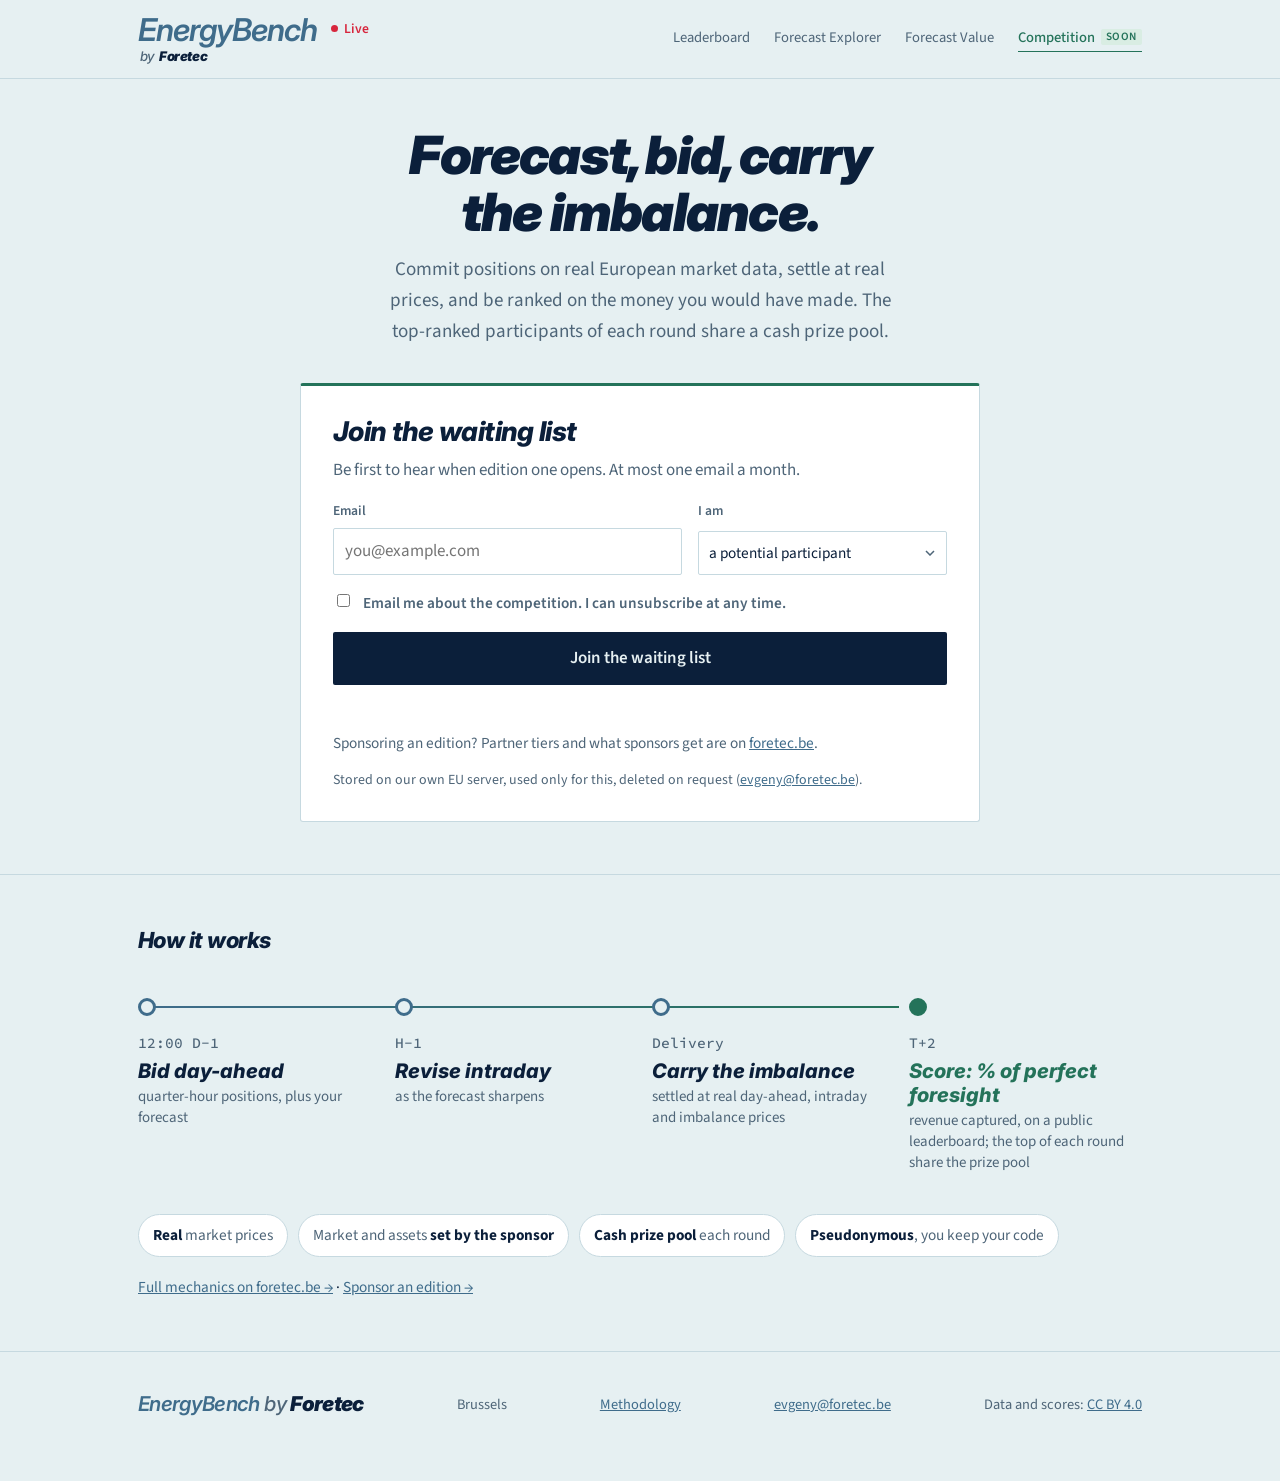
==== foretec_live/web/compete.html @ 0532d7dd "Competition page: organisation field for potential sponsors (shown and required for them, validated " ====
<!doctype html>
<html lang="en">
<head>
<meta charset="utf-8">
<meta name="viewport" content="width=device-width, initial-scale=1">
<title>Bidding Competition · Foretec Energy Bench</title>
<meta name="description" content="A live bidding competition on real European power market data: commit day-ahead before the gate, revise in intraday, carry the imbalance, and be ranked on the money you would have made. Join the waiting list. The top-ranked participants of each round share a cash prize pool.">
<meta name="theme-color" content="#E6F0F2" media="(prefers-color-scheme: light)">
<meta name="theme-color" content="#0B1F3A" media="(prefers-color-scheme: dark)">
<link rel="canonical" href="https://energybench.foretec.co/compete.html">
<meta property="og:type" content="website">
<meta property="og:site_name" content="Foretec">
<meta property="og:title" content="Foretec bidding competition: forecast, bid, carry the imbalance">
<meta property="og:description" content="Live editions on real European electricity market data, scored on the share of perfect-foresight revenue captured. Join the waiting list for edition one.">
<link rel="icon" href="favicon.svg" type="image/svg+xml">
<link rel="preconnect" href="https://fonts.googleapis.com">
<link rel="preconnect" href="https://fonts.gstatic.com" crossorigin>
<link rel="stylesheet" href="https://fonts.googleapis.com/css2?family=Source+Sans+3:ital,wght@0,400..700;1,400&family=Source+Serif+4:opsz,wght@8..60,300..700&family=Source+Code+Pro:wght@400&family=Inter:ital,wght@0,600..800;1,500..900&display=swap">
<link rel="stylesheet" href="https://fonts.googleapis.com/css2?family=Archivo:wdth,wght@125,800&text=LIVE&display=swap">
<link rel="stylesheet" href="https://fonts.googleapis.com/css2?family=Jost:wght@500&text=0123456789&display=swap">
<link rel="stylesheet" href="style.css">
</head>
<body data-page="compete">
<header class="top">
  <div class="wrap top-in">
    <div class="brand">
      <a href="./" class="lockup" aria-label="EnergyBench by Foretec: leaderboard">
        <span class="product">EnergyBench</span>
        <span class="by">by <b>Foretec</b></span>
      </a>
      <span class="onair" role="img" aria-label="Live"><i aria-hidden="true"></i>Live</span>
    </div>
    <nav class="top-nav" aria-label="Pages">
      <a href="./">Leaderboard</a>
      <a href="explorer.html">Forecast Explorer</a>
      <a href="value.html">Forecast Value</a>
      <a href="compete.html" class="beta on" aria-current="page">Competition<span class="beta-tag">soon</span></a>
    </nav>
  </div>
</header>

<main class="compete">
<section class="first hero-join" id="join">
  <div class="wrap">
    <h1>Forecast, bid, carry the imbalance.</h1>
    <p class="lede">Commit positions on real European market data, settle at real prices, and be ranked on the money you would have made. The top-ranked participants of each round share a cash prize pool.</p>
    <div class="panel join">
      <h2>Join the waiting list</h2>
      <p class="intro">Be first to hear when edition one opens. At most one email a month.</p>
      <form id="waitlist-form" action="/api/waitlist" method="post" novalidate>
        <div class="jrow">
          <div class="field"><label for="w-email">Email</label>
            <input id="w-email" name="email" type="email" autocomplete="email" maxlength="254" required placeholder="you@example.com"></div>
          <div class="field"><label for="w-role">I am</label>
            <select id="w-role" name="role">
              <option value="participant">a potential participant</option>
              <option value="sponsor">a potential sponsor</option>
              <option value="researcher">a researcher</option>
              <option value="curious">just curious</option>
            </select></div>
          <div class="field w-org" id="w-org-field"><label for="w-org">Organisation</label>
            <input id="w-org" name="org" type="text" autocomplete="organization" maxlength="120" placeholder="Company or institution"></div>
        </div>
        <div class="hp" aria-hidden="true"><label for="w-website">Leave this empty</label><input id="w-website" name="website" type="text" tabindex="-1" autocomplete="off"></div>
        <label class="consent"><input id="w-consent" name="consent" type="checkbox" value="yes" required>
          Email me about the competition. I can unsubscribe at any time.</label>
        <button type="submit" class="btn">Join the waiting list</button>
        <p class="status" id="w-status" role="status" aria-live="polite"></p>
      </form>
      <p class="sponsor-note">Sponsoring an edition? Partner tiers and what sponsors get are on <a href="https://foretec.be/#sponsor" rel="noopener">foretec.be</a>.</p>
      <p class="note">Stored on our own EU server, used only for this, deleted on request (<a href="mailto:evgeny@foretec.be">evgeny@foretec.be</a>).</p>
    </div>
  </div>
</section>

<section>
  <div class="wrap">
    <h2 class="how">How it works</h2>
    <ol class="ctl" aria-label="One delivery day in the competition">
      <li><span class="ctl-dot"></span><b class="ctl-t">12:00 D−1</b><span class="ctl-h">Bid day-ahead</span><span class="ctl-s">quarter-hour positions, plus your forecast</span></li>
      <li><span class="ctl-dot"></span><b class="ctl-t">H−1</b><span class="ctl-h">Revise intraday</span><span class="ctl-s">as the forecast sharpens</span></li>
      <li><span class="ctl-dot"></span><b class="ctl-t">Delivery</b><span class="ctl-h">Carry the imbalance</span><span class="ctl-s">settled at real day-ahead, intraday and imbalance prices</span></li>
      <li class="ctl-end"><span class="ctl-dot"></span><b class="ctl-t">T+2</b><span class="ctl-h">Score: % of perfect foresight</span><span class="ctl-s">revenue captured, on a public leaderboard; the top of each round share the prize pool</span></li>
    </ol>
    <ul class="chips" aria-label="Edition one">
      <li><b>Real</b> market prices</li>
      <li>Market and assets <b>set by the sponsor</b></li>
      <li><b>Cash prize pool</b> each round</li>
      <li><b>Pseudonymous</b>, you keep your code</li>
    </ul>
    <p class="more-link"><a href="https://foretec.be/#/mechanics" rel="noopener">Full mechanics on foretec.be →</a> · <a href="https://foretec.be/#sponsor" rel="noopener">Sponsor an edition →</a></p>
  </div>
</section>
</main>

<footer>
  <div class="wrap foot">
    <a href="https://foretec.be/" class="foot-mark"><span>EnergyBench</span> by <b>Foretec</b></a>
    <span>Brussels</span>
    <span><a href="methodology.html">Methodology</a></span>
    <span><a href="mailto:evgeny@foretec.be">evgeny@foretec.be</a></span>
    <span>Data and scores: <a href="https://creativecommons.org/licenses/by/4.0/" rel="license">CC BY 4.0</a></span>
  </div>
</footer>
<script src="waitlist.js"></script>
</body>
</html>
---- foretec_live/web/style.css ----
/* Foretec Energy Bench: foretec.be colours and logo; type set like a research publication
   (Source Serif 4 headings and figures, Source Sans 3 text and tables with tabular numerals) */
:root{
  --sans:"Source Sans 3",-apple-system,BlinkMacSystemFont,"Segoe UI",sans-serif;
  --serif:"Source Serif 4",Georgia,"Times New Roman",serif;
  --mono:"Source Code Pro",ui-monospace,monospace;
  /* the Foretec wordmark face: titles lean forward like the logo */
  --brand:Inter,system-ui,-apple-system,BlinkMacSystemFont,"Segoe UI",sans-serif;
  /* display faces, subset via the Google Fonts text= parameter: wide heavy for the LIVE bug,
     Futura (Jost where Futura is not installed) for the podium numerals */
  --display:"Archivo","Arial Black",sans-serif;
  --futura:Futura,"Futura PT",Jost,"Century Gothic",sans-serif;
  --onair:#D7263D;
  --ground:#E6F0F2; --surface:#FFFFFF; --raise:#F1F7F8;
  --ink:#0B1F3A; --ink2:#4E6578; --rule:#C6D9E0;
  --blue:#3F6C8B; --blue-ink:#3F6C8B; --blue-soft:#DCE9EF;
  --amber:#B24B77; --amber-soft:#F7E4EC;
  --green:#24735A; --green-soft:#D9EDE3;
  --shadow:none;
  /* leaderboard additions */
  --muted:#6B7F8F; --grid:#E3ECEF;
  --bt:#8D99A4; --bt-ink:#76838F; --bt-soft:#EEF1F3; --band:rgba(11,31,58,.055);
  --s1:#2a78d6; --s2:#eb6834; --s3:#1baf7a; --s4:#eda100; --s5:#e87ba4; --s6:#008300; --s7:#4a3aa7; --s8:#e34948; --s9:#2f4b2f; --s10:#8c5a3c; --s11:#0f9fb8;
  --heat-live-lo:#cde2fb; --heat-live-hi:#184f95; --heat-bt-lo:#F0F2F4; --heat-bt-hi:#5F6B76;
}
@media (prefers-color-scheme:dark){
  :root:not([data-theme="light"]){
    --ground:#0B1F3A; --surface:#12294A; --raise:#0E2442;
    --ink:#E6F0F2; --ink2:#7DAAC7; --rule:#1E3B60;
    --blue:#7DAAC7; --blue-ink:#9CC3D9; --blue-soft:#152F52;
    --amber:#FFC1DD; --amber-soft:#2C1A28;
    --green:#7FCBAA; --green-soft:#12332A;
    --onair:#EE9483;
    --shadow:0 1px 2px rgba(0,0,0,.45), 0 10px 26px -14px rgba(0,0,0,.75);
    --muted:#6F8DA6; --grid:#183253;
    --bt:#7C8C9C; --bt-ink:#8D9DAD; --bt-soft:#172C47; --band:rgba(230,240,242,.05);
    --s1:#3987e5; --s2:#d95926; --s3:#199e70; --s4:#c98500; --s5:#d55181; --s6:#008300; --s7:#9085e9; --s8:#e66767; --s9:#a8c8a0; --s10:#c08a6a; --s11:#3cc4d9;
    --heat-live-lo:#1A3558; --heat-live-hi:#6da7ec; --heat-bt-lo:#172C47; --heat-bt-hi:#93A1AE;
  }
}
:root[data-theme="dark"]{
  --ground:#0B1F3A; --surface:#12294A; --raise:#0E2442;
  --ink:#E6F0F2; --ink2:#7DAAC7; --rule:#1E3B60;
  --blue:#7DAAC7; --blue-ink:#9CC3D9; --blue-soft:#152F52;
  --amber:#FFC1DD; --amber-soft:#2C1A28;
  --green:#7FCBAA; --green-soft:#12332A;
  --onair:#EE9483;
  --shadow:0 1px 2px rgba(0,0,0,.45), 0 10px 26px -14px rgba(0,0,0,.75);
  --muted:#6F8DA6; --grid:#183253;
  --bt:#7C8C9C; --bt-ink:#8D9DAD; --bt-soft:#172C47; --band:rgba(230,240,242,.05);
  --s1:#3987e5; --s2:#d95926; --s3:#199e70; --s4:#c98500; --s5:#d55181; --s6:#008300; --s7:#9085e9; --s8:#e66767; --s9:#a8c8a0; --s10:#c08a6a; --s11:#3cc4d9;
  --heat-live-lo:#1A3558; --heat-live-hi:#6da7ec; --heat-bt-lo:#172C47; --heat-bt-hi:#93A1AE;
}

*{box-sizing:border-box}
html{scroll-behavior:smooth; scroll-padding-top:130px; font-size:106.25%}
body{
  margin:0; background:var(--ground); color:var(--ink);
  font-family:var(--sans); font-size:1rem; line-height:1.6; -webkit-font-smoothing:antialiased;
  font-feature-settings:"kern","liga";
}
.wrap{max-width:1060px; margin:0 auto; padding:0 28px}
@media(max-width:560px){ .wrap{padding:0 16px} }

h1,h2,h3{font-family:var(--brand); font-style:italic; text-wrap:balance; margin:0}
h1{font-size:clamp(2.1rem,4.6vw,3.1rem); font-weight:900; line-height:1.08; letter-spacing:-.034em}
/* one size for every section and panel title; Standings, the page's headline, is the only larger one */
h2,h3{font-size:1.2rem; font-weight:800; line-height:1.2; letter-spacing:-.024em}
/* title icons: line drawings in the brand blue, one red accent, leaning like the italic titles */
h2 .ico,h3 .ico{width:1.2em; height:1.2em; margin-right:.42em; vertical-align:-.17em; color:var(--blue-ink); transform:skewX(-8deg); overflow:visible; flex:none}
.ico .a{fill:var(--onair); stroke:none} .ico .as{stroke:var(--onair)} .ico .f9{fill:currentColor; stroke:none} .ico .f5{fill:currentColor; fill-opacity:.5; stroke:none} .ico .f2{fill:currentColor; fill-opacity:.32; stroke:none}
#standings h2{font-size:clamp(1.55rem,2.6vw,1.85rem); font-weight:900; letter-spacing:-.03em}
p{margin:0}
a{color:var(--blue-ink)}

.lede{font-size:1.12rem; color:var(--ink2); line-height:1.62}
.num{font-variant-numeric:tabular-nums lining-nums}
.mono{font-size:.84rem; font-variant-numeric:tabular-nums; color:var(--ink2)}
.code{font-family:var(--mono); font-size:.84em; color:var(--ink)}

/* ---------- header (foretec.be) ---------- */
header.top{border-bottom:1px solid var(--rule); background:var(--ground); position:sticky; top:0; z-index:20}
.top-in{display:flex; align-items:center; justify-content:space-between; gap:20px; height:78px}
.mark{
  text-decoration:none;
  font-family:Inter,system-ui,-apple-system,BlinkMacSystemFont,"Segoe UI",Roboto,sans-serif;
  font-weight:900; font-style:italic; font-size:2.05rem; letter-spacing:-.032em;
  line-height:1; color:var(--ink);
}

/* logo lockup: the Foretec wordmark, a hairline, then the product name in the serif */
.brand{display:flex; align-items:center; gap:14px; min-width:0}
.brand-rule{align-self:center; width:1.5px; height:1.7rem; background:var(--ink); opacity:.28; flex:none}
/* one underline under both words; it breaks around the descenders of g and y (skip-ink) */
/* same face and slant as the Foretec wordmark (Inter italic), two steps lighter */
.product{font-family:Inter,system-ui,-apple-system,BlinkMacSystemFont,"Segoe UI",Roboto,sans-serif; font-size:2.05rem; font-weight:600; font-style:italic;
  letter-spacing:-.032em; line-height:1; color:var(--blue-ink); text-decoration:none; white-space:nowrap}
/* lockup: EnergyBench in the Foretec wordmark's face, with "by Foretec" under it in the wordmark's weight */
.lockup{display:flex; flex-direction:column; text-decoration:none; line-height:1}
.lockup .product{font-size:1.85rem}
.lockup .by{margin-top:4px; padding-left:.12em; font-family:Inter,system-ui,sans-serif; font-style:italic; font-weight:500; font-size:.78rem;
  letter-spacing:-.01em; color:var(--ink2)}
.lockup .by b{font-weight:900; letter-spacing:-.032em; color:var(--ink)}
.lockup:hover .product{color:var(--ink)}
/* broadcast "on air" bug next to the product name */
.onair{align-self:flex-start; margin-top:7px; display:inline-flex; align-items:center; gap:6px; color:var(--onair);
  font-family:var(--sans,system-ui); font-size:.8rem; font-weight:600; line-height:1; white-space:nowrap; flex:none}
.onair i{width:7px; height:7px; border-radius:50%; background:var(--onair); animation:onair 2.6s ease-in-out infinite}
@keyframes onair{0%,100%{opacity:1} 50%{opacity:.45}}
.top-nav{display:flex; gap:24px; align-items:center}
.top-nav a{font-size:.86rem; color:var(--ink2); text-decoration:none; border-bottom:1px solid transparent; padding-bottom:2px}
.top-nav a:hover{color:var(--ink); border-bottom-color:var(--rule)}
.top-nav a.cta{color:var(--ink); font-weight:500; border-bottom-color:var(--blue)}
@media(max-width:640px){ .top-nav a.hide-sm{display:none} }

/* ---------- hero ---------- */
.hero{padding-top:78px; padding-bottom:56px}
.hero .eyebrow{margin-bottom:16px; color:var(--blue-ink)}
.hero .lede{margin-top:24px; max-width:62ch}
.facts{display:grid; grid-template-columns:repeat(3,1fr); gap:26px; margin-top:44px}
@media(max-width:760px){ .facts{grid-template-columns:1fr; gap:22px} }
.fact hr{border:0; border-top:2px solid var(--rule); margin:0 0 14px}
.fact .n{font-family:var(--serif); font-size:1.9rem; font-weight:600; color:var(--blue-ink)}
.fact p{margin-top:8px; font-size:.94rem; color:var(--ink2); line-height:1.55}
.updated{margin-top:34px}
.key{display:flex; flex-wrap:wrap; align-items:center; gap:6px 10px; margin-top:12px; font-size:.9rem; color:var(--ink2)}
.key b{color:var(--ink); font-weight:600}
.key .k-bt,.key .k-live{display:inline-block; width:22px; height:3px; border-radius:2px}
.key .k-bt{background:var(--bt); border-top:1px dashed var(--bt)}
.key .k-live{background:linear-gradient(90deg,var(--s1),var(--s2),var(--s3)); margin-left:12px}

/* ---------- filters ---------- */
.filterbar{position:relative; z-index:15; background:var(--ground); border-bottom:1px solid var(--rule)}
@media(max-width:820px){ .filterbar{position:static} html{scroll-padding-top:90px} }
.filters{display:flex; flex-wrap:wrap; align-items:flex-end; gap:14px 28px; padding-top:16px; padding-bottom:16px}
.field{display:grid; gap:6px}
label,.lbl{font-size:.8rem; font-weight:600; color:var(--ink2)}
select{
  font:inherit; font-size:.9rem; color:var(--ink); background:var(--surface); border:1px solid var(--rule); border-radius:2px;
  padding:7px 32px 7px 10px; appearance:none; cursor:pointer; min-width:120px;
  background-image:url("data:image/svg+xml,%3Csvg xmlns='http://www.w3.org/2000/svg' width='10' height='6'%3E%3Cpath d='M1 1l4 4 4-4' fill='none' stroke='%234E6578' stroke-width='1.5'/%3E%3C/svg%3E");
  background-repeat:no-repeat; background-position:right 11px center;
}
select:focus{outline:2px solid var(--blue); outline-offset:1px; border-color:var(--blue)}
.seg{display:inline-flex; border:1px solid var(--rule); border-radius:2px; background:var(--surface)}
.seg button{
  font:inherit; font-size:.88rem; font-weight:500; color:var(--ink2); background:none; border:0; border-left:1px solid var(--rule);
  border-radius:0; padding:6px 13px; cursor:pointer; white-space:nowrap;
}
.seg button:first-child{border-left:0}
.seg button:hover{color:var(--ink); background:var(--raise)}
.seg button[aria-checked="true"]{background:var(--ink); color:var(--ground)}
.seg.off{opacity:.5}
.chk{display:inline-flex; align-items:center; gap:6px; min-height:30px; cursor:pointer; color:var(--ink2); white-space:nowrap}
.chk input{margin:0; accent-color:var(--ink)}
.seg.off button{cursor:not-allowed}
.seg.off button:disabled{opacity:1}
.seg button[aria-checked="true"]:disabled{background:var(--raise); color:var(--ink)}
.seg button:disabled{opacity:.4; cursor:not-allowed; background:none}
.seg button:focus-visible{outline:2px solid var(--blue); outline-offset:2px}

/* ---------- sections (foretec.be) ---------- */
section{padding:52px 0; border-top:1px solid var(--rule)}
#standings{border-top:0; padding-top:40px}
.sec-head{margin-bottom:22px}
.sec-head .lede{margin-top:12px; max-width:66ch; font-size:1rem}
.sec-head.row{display:flex; justify-content:space-between; align-items:center; gap:18px; flex-wrap:wrap}
.sub-h{margin-top:52px; margin-bottom:18px}
.sub{margin:8px 0 18px; color:var(--ink2); font-size:.94rem; max-width:70ch}

.panel{background:var(--surface); border:1px solid var(--rule); border-radius:3px; box-shadow:var(--shadow)}
.panel + .panel{margin-top:16px}
.tablewrap{overflow-x:auto}
.chart-panel{padding:18px 18px 12px; overflow:hidden}
.panel-head{margin:-18px -18px 14px; padding:14px 18px; border-bottom:1px solid var(--rule); background:var(--raise)}
.chart-box{position:relative; height:340px}
.chart-box.tall{height:380px}
@media(max-width:640px){ .chart-box,.chart-box.tall{height:290px} }
.legend{display:flex; flex-wrap:wrap; gap:6px 20px; padding:12px 4px 2px; font-size:.84rem; color:var(--ink2)}
.legend button{display:flex; align-items:center; gap:7px; background:none; border:0; padding:2px 0; color:inherit; font:inherit; cursor:pointer; border-radius:0}
.legend button:hover{color:var(--ink); opacity:1}
.legend button[aria-pressed="false"]{opacity:.38; text-decoration:line-through}
.legend button.faint{opacity:.5}
.legend i{display:inline-block; width:22px; border-top:2.4px solid currentColor}
.legend .actual i{border-top:3px solid var(--ink)}

/* ---------- podium ---------- */
.podium{display:grid; grid-template-columns:repeat(3,1fr); gap:18px; margin-bottom:18px}
@media(max-width:820px){ .podium{grid-template-columns:1fr} }
.pod{background:var(--surface); border:1px solid var(--rule); border-radius:3px; padding:22px 22px 18px; display:flex; flex-direction:column; gap:14px}
.pod.lead{border-top:3px solid var(--ink); padding-top:20px}
/* numeral | model name centred on the numeral | phase tag top right */
.pod-top{display:grid; grid-template-columns:auto minmax(0,1fr) auto; align-items:center; column-gap:16px}
.pod-top .tag{align-self:start}
/* the place as a display numeral: Futura Medium */
.pod .place{font-family:var(--futura); font-size:4.8rem; font-weight:500; font-variant-numeric:lining-nums;
  line-height:1; margin:-6px 0 -10px -3px; color:var(--ink)}
.pod:not(.lead) .place{color:var(--ink2)}
@media(max-width:820px){ .pod .place{font-size:4rem} }
.pod .name{font-weight:700; font-size:1.2rem; line-height:1.15; overflow-wrap:anywhere; display:flex; align-items:center; gap:9px}
.pod .name i{width:10px; height:10px; border-radius:50%; display:inline-block; flex:none}
.pod .stats{display:grid; grid-template-columns:repeat(3,1fr); border-top:1px solid var(--rule); padding-top:12px}
.pod .stat span{display:block; font-size:.8rem; color:var(--ink2)}
.pod .stat b{display:block; font-family:var(--serif); font-size:1.7rem; font-weight:600; font-variant-numeric:lining-nums; color:var(--ink); margin-top:2px; line-height:1.2}
.is-bt .pod{background:var(--bt-soft); box-shadow:none}
.is-bt .pod.lead{border-top-color:var(--bt)}
.is-bt .pod .name,.is-bt .pod .stat b,.is-bt .pod .place{color:var(--bt-ink)}
.tag{font-size:.76rem; font-weight:600; padding:1px 7px; border-radius:2px; white-space:nowrap}
.tag.bt{background:var(--bt-soft); color:var(--bt-ink); border:1px solid var(--rule)}
.tag.live{background:var(--blue-soft); color:var(--blue-ink)}
.tag.pending{color:var(--ink2); border:1px dashed var(--rule)}

/* ---------- tables (foretec.be) ---------- */
table{width:100%; border-collapse:collapse; font-size:.92rem; font-variant-numeric:tabular-nums lining-nums}
th{text-align:left; font-size:.82rem; color:var(--ink2); font-weight:600; border-bottom:1px solid var(--ink2); padding:14px 16px 8px; white-space:nowrap; background:var(--surface); vertical-align:bottom}
td{border-bottom:1px solid var(--rule); padding:11px 16px; vertical-align:middle; line-height:1.5; white-space:nowrap}
td:first-child{font-weight:600}
tr:last-child td{border-bottom:0}
th.r,td.r{text-align:right}
td.v{font-size:.92rem}
td.v.best{color:var(--blue-ink); font-weight:700}
td.model i{display:inline-block; width:9px; height:9px; border-radius:50%; margin-right:9px}
td.desc{color:var(--ink2); white-space:normal; min-width:280px; font-weight:400}
td.kind{font-family:var(--mono); font-size:.8rem; color:var(--ink2); font-weight:400}
tr.is-bt td,tr.is-bt td.v.best{color:var(--bt-ink)}
tr.is-bt td.v.best{font-weight:600}
td.pos{font-weight:400; color:var(--ink2); width:36px}
.bar{display:flex; align-items:center; gap:10px}
.bar em{display:block; width:90px; flex:none}
.bar em span{display:block}
th.elo,td.elo{width:1%; white-space:nowrap}
td.elo.note{white-space:normal; min-width:150px; font-weight:400; font-size:.82rem; color:var(--ink2)}
@media(max-width:640px){ th.hide-sm,td.hide-sm{display:none} .bar em{width:45px} }
.bar span{height:6px; border-radius:1px}
.bar b{font-weight:600; font-size:.9rem}
td.empty{padding:28px; text-align:center; color:var(--ink2); font-weight:400; white-space:normal}

.heat th,.heat td{text-align:center; padding:8px 6px}
.heat th:first-child,.heat td:first-child{text-align:left; padding-left:16px; position:sticky; left:0; z-index:1}
.heat td:first-child{background:var(--surface)}
.heat td.cell{font-size:.82rem; min-width:40px; border:2px solid var(--surface)}
.heat th.is-bt{color:var(--bt-ink)}
.heat th.live{color:var(--blue-ink); font-weight:500}
.heat td.avg{font-weight:600}

/* ---------- explorer ---------- */
.x-meta{display:flex; flex-wrap:wrap; gap:8px 18px; align-items:center; padding:0 4px 12px}
.x-meta b{color:var(--ink); font-weight:500}
#x-card.is-bt{background:var(--bt-soft)}
#x-card.is-bt .panel-head{background:transparent}
.x-table{margin:14px -18px -12px; border-top:1px solid var(--rule)}

/* ---------- method (foretec.be steps) ---------- */
ol.steps{list-style:none; padding:0; margin:0}
ol.steps li{display:grid; grid-template-columns:58px 1fr; gap:20px; padding:22px 0; border-bottom:1px solid var(--rule)}
ol.steps li:first-child{border-top:1px solid var(--rule)}
@media(max-width:600px){ ol.steps li{grid-template-columns:40px 1fr; gap:14px} }
ol.steps .st{font-family:var(--serif); font-size:1.15rem; font-variant-numeric:oldstyle-nums; color:var(--ink2); padding-top:0}
ol.steps p{margin-top:6px; color:var(--ink2); font-size:.95rem; max-width:72ch}

/* ---------- footer (foretec.be) ---------- */
footer{border-top:1px solid var(--rule); padding:36px 0 60px; color:var(--ink2); font-size:.85rem}
.foot{display:flex; justify-content:space-between; align-items:center; gap:20px; flex-wrap:wrap}
.foot-mark{font-family:Inter,system-ui,sans-serif; font-weight:900; font-style:italic; letter-spacing:-.032em; font-size:1.2rem; color:var(--ink); text-decoration:none}
.foot-mark{font-weight:500; color:var(--ink2)}
.foot-mark span{font-weight:600; color:var(--blue-ink)}
.foot-mark b{font-weight:900; color:var(--ink)}

/* explanations on hover / focus / tap */
.tip{display:none; position:fixed; z-index:60; max-width:min(320px, calc(100vw - 16px)); padding:10px 12px 11px; background:var(--ink); color:var(--ground);
  border-radius:2px; box-shadow:0 8px 24px rgba(11,31,58,.22); font-size:.8rem; line-height:1.5; white-space:normal; pointer-events:none}
.tip.on{display:block}
.tip b{display:block; margin-bottom:3px; font-size:.86rem; font-weight:700}
[data-tip]{cursor:help}
.lbl[data-tip],[data-tip] > .lbl,.stat span[data-tip]{text-decoration:underline dotted; text-decoration-color:var(--ink2); text-underline-offset:3px}
/* sortable headers */
th button.sort{all:unset; cursor:pointer; display:inline-flex; align-items:center; gap:6px; color:inherit}
th button.sort:hover{color:var(--ink)}
th button.sort:focus-visible{outline:2px solid var(--blue); outline-offset:3px}
th button.sort i{font-style:normal; font-size:.62rem; opacity:.3}
th[aria-sort="ascending"] button.sort,th[aria-sort="descending"] button.sort{color:var(--ink)}
th[aria-sort="ascending"] button.sort i,th[aria-sort="descending"] button.sort i{opacity:1}
@media (prefers-reduced-motion:reduce){ *{animation:none !important; transition:none !important} html{scroll-behavior:auto} body main{opacity:1 !important} }

/* compact status in the filter bar (replaces the hero) */
.status{margin-left:auto; display:grid; gap:4px; justify-items:end; font-size:.8rem; padding-bottom:4px}
.status .key{display:flex; align-items:center; gap:8px; margin:0; font-size:inherit; color:var(--ink2)}
.status .key i{display:inline-block; width:18px; height:0; border-top:2px solid}
.status .key .k-bt{border-top:2px dashed var(--bt); background:none}
.status .key .k-live{border-image:linear-gradient(90deg,var(--s1),var(--s2),var(--s3)) 1; margin-left:6px; background:none}
@media(max-width:820px){ .status{margin-left:0; justify-items:start} }

/* top-N slider */
.range{display:flex; align-items:center; gap:12px; height:34px}
.range input[type=range]{width:150px; margin:0; accent-color:var(--ink)}
.range input[type=range]:focus-visible{outline:2px solid var(--blue); outline-offset:4px}
.range span{font-size:.86rem; min-width:7.5em; color:var(--ink)}

/* inputs */
.map-panel{padding:0; overflow:hidden}
#map{height:460px; background:var(--raise)}
#map .leaflet-tile-pane{filter:saturate(.35) contrast(.92)}
.map-panel .legend{padding:10px 16px}
.legend .dot{width:10px; height:10px; border-radius:50%; border:0; display:inline-block}
.zone-tag{font-size:.9rem; color:var(--ink); padding-top:6px}
.cov-note{margin:6px 4px 0; font-size:.86rem}
td.wrap{white-space:normal; min-width:240px; font-weight:400; color:var(--ink2)}
.chip{display:inline-block; font-size:.76rem; font-weight:600;
  padding:2px 6px; margin:1px 3px 1px 0; border:1px solid var(--rule); border-radius:2px; color:var(--ink2); background:var(--raise)}
.chip.on{color:var(--blue-ink); background:var(--blue-soft); border-color:transparent}
.leaflet-container{font-family:var(--sans)}
.leaflet-tooltip{font-family:var(--sans); font-size:.8rem}

/* pipeline timeline */
.timeline-panel{padding:14px 10px 8px}
.timeline-scroll{overflow-x:auto}
#timeline{display:block; width:100%; min-width:780px; height:auto}
#timeline text{font-family:var(--sans); font-size:12px; font-variant-numeric:tabular-nums; fill:var(--ink2)}
#timeline text.lane{font-size:13.5px; font-weight:700; fill:var(--ink)}
#timeline text.day{font-size:12px; font-weight:600; fill:var(--ink)}
#timeline .band{fill:var(--raise)}
#timeline .band.delivery{fill:var(--blue-soft)}
#timeline .grid{stroke:var(--rule); stroke-width:1}
#timeline .break{stroke:var(--ink2); stroke-width:1; stroke-dasharray:2 3}
#timeline .hist{fill:var(--blue); opacity:.32}
#timeline .act{fill:var(--green); opacity:.55}
#timeline .recheck{fill:var(--green); opacity:.22}
#timeline .cut{stroke:var(--blue-ink); stroke-width:1.6; stroke-dasharray:5 3}
#timeline .gate{stroke:var(--amber); stroke-width:2}
#timeline .mk{fill:var(--surface); stroke:var(--ink); stroke-width:1.6}
#timeline .mk.score{fill:var(--ink)}
#timeline .mk.pub{fill:var(--green); stroke:var(--green)}
#timeline .mk.in{fill:var(--surface); stroke:var(--blue-ink)}
.legend .sw{display:inline-block; width:22px; height:9px; border-radius:1px}

/* run tracker */
.tracker-head{margin:52px 0 0}
.tracker-head .sub-h{margin-top:0}
.tracker th,.tracker td{text-align:center; padding:6px 4px}
.tracker th:first-child,.tracker td:first-child{text-align:left; padding-left:16px; position:sticky; left:0; background:var(--surface); z-index:1}
.tracker th:first-child{background:var(--surface)}
.tracker th small{display:block; font-size:.7rem; font-weight:400; margin-top:2px}
.tracker th small.late{color:#d03b3b} .tracker th small.ok{color:var(--green)}
.trk{font:600 .86rem var(--sans); width:30px; height:26px; border-radius:2px; border:1px solid transparent; cursor:pointer; padding:0; line-height:1}
.trk.ok{background:rgba(12,163,12,.14); color:#0a7a0a; border-color:rgba(12,163,12,.35)}
.trk.part{background:var(--blue-soft); color:var(--blue-ink)}
.trk.wait{background:var(--raise); color:var(--ink2); border-color:var(--rule)}
.trk.miss{background:rgba(250,178,25,.18); color:#8a5a00; border-color:rgba(250,178,25,.5)}
.trk.late{background:rgba(236,131,90,.18); color:#a4461f; border-color:rgba(236,131,90,.5)}
.trk.err{background:rgba(208,59,59,.14); color:#b02a2a; border-color:rgba(208,59,59,.45)}
.trk[aria-pressed="true"]{outline:2px solid var(--ink); outline-offset:1px}
/* several series in one cell: a small square per series (zones in rows, targets in columns) */
.trk.grid{display:inline-grid; grid-template-columns:repeat(var(--c),9px); gap:2px; width:auto; height:auto; padding:3px; background:var(--surface); border-color:var(--rule); vertical-align:middle}
.trk.grid i{display:block; width:9px; height:9px; border-radius:1px}
.trk.grid i.ok{background:#2e9e4f} .trk.grid i.wait{background:var(--rule)} .trk.grid i.miss{background:#e0a100}
.trk.grid i.err{background:#d03b3b} .trk.grid i.late{background:#e0703a} .trk.grid i.na{background:none; box-shadow:inset 0 0 0 1px var(--rule)}
.trk-na{color:var(--ink2)}
.trk.mini{display:inline-grid; place-items:center; width:20px; height:18px; font-size:.72rem; cursor:default; vertical-align:-3px}
table.trk-series{margin-top:10px; font-size:.86rem} table.trk-series td{white-space:normal; vertical-align:top; padding:8px 12px; font-weight:400}
table.trk-series td.model{font-weight:600} table.trk-series td.na{color:var(--ink2)} table.trk-series small{color:var(--ink2)} table.trk-series small.why{font-family:var(--mono); font-size:.72rem}
/* a model with a caveat: star after the name, explained on hover/tap */
sup.caveat{color:var(--onair); font-weight:700; margin-left:1px; cursor:help}
.st-notes{margin-top:10px; font-size:.82rem; color:var(--ink2)} .st-notes span{font-weight:600; color:var(--ink)}
.trk-detail{margin-top:12px; padding:14px 18px; font-size:.9rem}
.trk-detail h4{margin:0 0 6px; font-size:1rem}
.trk-detail ul{margin:6px 0 0; padding-left:18px; color:var(--ink2); font-family:var(--mono); font-size:.78rem}
@media (prefers-color-scheme:dark){ :root:not([data-theme="light"]) .trk.ok{color:#7fe07f} :root:not([data-theme="light"]) .trk.miss{color:#ffd27a} :root:not([data-theme="light"]) .trk.late{color:#ffb090} :root:not([data-theme="light"]) .trk.err{color:#ff9a9a} }

/* multi-page: active page in the nav, first section without a rule */
.top-nav a.on{color:var(--ink); font-weight:500; border-bottom-color:var(--ink)}
section.first{border-top:0; padding-top:48px}
@media(max-width:600px){
  /* phones: logo on the first row, the page links on a second row */
  .top-in{height:auto; flex-wrap:wrap; row-gap:8px; padding-top:12px; padding-bottom:10px}
  .top-in{row-gap:10px; padding-top:14px; padding-bottom:8px}
  .lockup .product{font-size:1.6rem}
  .lockup .by{font-size:.7rem}
  .onair{font-size:.72rem; gap:5px; margin-top:5px}
  /* the page links stay on one line, scrolling sideways if the phone is too narrow */
  .top-nav{width:100%; gap:18px; overflow-x:auto; scrollbar-width:none; padding-bottom:4px}
  .top-nav::-webkit-scrollbar{display:none}
  .top-nav a{font-size:.8rem; white-space:nowrap; flex:none}
  .beta-tag{font-size:.58rem; padding:1px 4px; margin-left:4px}
  /* filters: two columns, smaller controls, the rest full width */
  .filters{display:grid; grid-template-columns:1fr 1fr; gap:12px 12px; padding-top:14px; padding-bottom:14px}
  .filters .field:nth-child(n+3){grid-column:1/-1}
  .filters select{width:100%; min-width:0; font-size:.86rem; padding:6px 28px 6px 9px}
  label,.lbl{font-size:.74rem}
  .seg button{font-size:.8rem; padding:5px 9px}
  .more-btn{width:100%; justify-content:flex-start; height:32px; font-size:.84rem}
  .more-btn i{margin-left:auto}
  .more-panel{gap:12px; padding-bottom:14px}
  .range input[type=range]{width:120px}
  section{padding:40px 0}
}

/* reference entries: listed below the ranking, never ranked */
tr.ref td{color:var(--ink2); background:var(--raise)}
tr.ref td.pos{font-style:italic}
tr.prov td{color:var(--ink2)} tr.prov td.pos{font-style:italic; font-size:.82rem}
td.dm{white-space:nowrap} td.dm.tie{color:var(--blue-ink); font-weight:600} td.dm.better{color:var(--blue-ink); font-weight:700} td.dm.lead{color:var(--ink2)}
.trk.void{background:var(--raise); color:var(--ink2); border-color:var(--rule); border-style:dashed} .trk.grid i.void{background:transparent; box-shadow:inset 0 0 0 1px var(--ink2)}
.agg{display:flex; align-items:center; gap:10px} .agg .lbl{font-size:.8rem; color:var(--ink2)}
.tagline{background:var(--surface); border-bottom:1px solid var(--rule); font-size:.86rem; color:var(--ink2); padding:7px 0; line-height:1.45} .tagline a{color:var(--blue-ink); white-space:nowrap; margin-left:6px}
/* Forecast Value: curve, slider and read-outs, laid out like the foretec.be widget */
.vcard{padding:18px 18px 14px; overflow:hidden}
.vcard .chart-box{height:360px}
.vcard .legend{margin-top:8px; font-size:.86rem; color:var(--ink2)}
.vslider{padding:18px 0 14px}
.vslider .lbl{display:block; font-family:var(--mono); font-size:.74rem; letter-spacing:.06em; text-transform:uppercase; margin-bottom:8px}
.vslider input[type=range]{width:100%; margin:0; accent-color:var(--blue)}
.vslider input[type=range]:focus-visible{outline:2px solid var(--blue); outline-offset:4px}
.vscale{display:flex; justify-content:space-between; font-size:.76rem; margin-top:4px}
.vread{display:grid; grid-template-columns:repeat(3,1fr); margin:0 -18px; border-top:1px solid var(--rule); background:var(--raise)}
.vread > div{padding:16px 18px; display:grid; gap:4px; align-content:start}
.vread > div + div{border-left:1px solid var(--rule)}
.vread .lbl{font-family:var(--mono); font-size:.74rem; letter-spacing:.06em; text-transform:uppercase; color:var(--ink2)}
.vnum{font-family:var(--mono); font-weight:400; font-size:2.1rem; line-height:1.15; color:var(--blue-ink)}
#v-table tr.on td{background:var(--blue-soft)}
@media(max-width:720px){ .vread{grid-template-columns:1fr} .vread > div + div{border-left:0; border-top:1px solid var(--rule)} .vnum{font-size:1.7rem} .vcard .chart-box{height:300px} }
/* small-print links (status block): same face and size as the text around them, underlined */
.status a{color:inherit; font:inherit; text-decoration:underline; text-underline-offset:.15em; text-decoration-color:var(--rule)}
.status a:hover{color:var(--ink); text-decoration-color:var(--ink2)}
/* the Forecast Value tab: new, in its own colour with a beta tag */
.top-nav a.beta{color:var(--green)}
.top-nav a.beta:hover{color:var(--green); border-bottom-color:var(--green-soft)}
.top-nav a.beta.on{color:var(--green); border-bottom-color:var(--green)}
.beta-tag{display:inline-block; margin-left:6px; padding:1px 5px 2px; border-radius:2px; background:var(--green-soft); color:var(--green); font-size:.66rem; font-weight:600; letter-spacing:.05em; text-transform:uppercase; vertical-align:2px; line-height:1.2}
#v-table td.po{color:var(--muted); font-style:italic; font-weight:400; text-align:center}
#v-table tr.grp td{background:var(--raise); color:var(--ink2); font-size:.8rem; font-weight:600; padding:8px 16px; white-space:normal}

/* leaderboard: filter bar with the secondary filters under "More", shrunk to a one-line summary while scrolling */
.more-btn{display:flex; align-items:center; gap:7px; height:34px; padding:0 13px; border:1px solid var(--rule); border-radius:2px; background:var(--surface);
  color:var(--ink); font:inherit; font-size:.88rem; font-weight:500; cursor:pointer; white-space:nowrap}
.more-btn:hover,.more-btn[aria-expanded="true"]{background:var(--raise)}
.more-btn .more-sum{color:var(--ink2); font-weight:400}
.more-btn i,.fsum i{font-style:normal; font-size:.75rem; color:var(--ink2); transition:transform .15s}
.more-btn[aria-expanded="true"] i{transform:rotate(180deg)}
.more-btn:focus-visible,.fsum:focus-visible{outline:2px solid var(--blue); outline-offset:2px}
.more-panel{display:flex; flex-wrap:wrap; align-items:flex-end; gap:14px 28px; padding-bottom:18px}
.more-panel[hidden]{display:none}
.fsum-row{display:none}
.fsum{display:flex; align-items:center; gap:10px; width:100%; padding:9px 0; background:none; border:0; color:var(--ink); font:inherit; font-size:.9rem; text-align:left; cursor:pointer}
.fsum:hover{color:var(--blue-ink)}
.filterbar.compact .filters,.filterbar.compact .more-panel{display:none}
.filterbar.compact .fsum-row{display:block}
/* standings: intro and status under the title */
.sec-head .intro{margin:8px 0 0; max-width:72ch; font-size:.95rem; color:var(--ink2); line-height:1.5}
.sec-head .meta{margin:4px 0 0; font-size:.78rem}
.sec-head .meta a{color:inherit; text-decoration:underline; text-underline-offset:.15em; text-decoration-color:var(--rule)}
.sec-head .meta a:hover{color:var(--ink)}
/* standings: the top three marked in the table (the podium cards are gone), Elo bar with its 95% interval */
tr.medal td.model{font-weight:600}
tr.medal td.pos span{display:inline-grid; place-items:center; width:22px; height:22px; border-radius:50%; font-weight:700; font-size:.8rem; color:#0B1F3A}
tr.m1 td.pos span{background:#E3B341} tr.m2 td.pos span{background:#C3CCD6} tr.m3 td.pos span{background:#D19A66}
.bar em{position:relative}
.bar em .ci{position:absolute; top:50%; height:0; border-top:1px solid var(--ink2); opacity:.7}
.bar em .ci::before,.bar em .ci::after{content:""; position:absolute; top:-4px; height:7px; border-left:1px solid var(--ink2)}
.bar em .ci::before{left:0} .bar em .ci::after{right:0}
td.empty{padding:22px 16px; color:var(--ink2)}
.more-btn{max-width:100%; overflow:hidden}
.more-btn .more-sum{min-width:0; overflow:hidden; text-overflow:ellipsis}
.fsum span{min-width:0; overflow:hidden; text-overflow:ellipsis; white-space:nowrap}

/* forecast value: explainer diagram instead of a paragraph */
.vexplain{display:grid; grid-template-columns:minmax(0,1.35fr) minmax(0,1fr); gap:10px 28px; align-items:center; padding:18px 22px; margin-bottom:22px}
@media(max-width:760px){ .vexplain{grid-template-columns:1fr; padding:14px} }
.vx-svg{width:100%; height:auto; display:block}
.vx-grid{stroke:var(--grid); stroke-width:1}
.vx-ax{font-family:var(--mono); font-size:10px; fill:var(--ink2)}
.vx-band{fill:var(--blue-soft)}
.vx-sold{fill:none; stroke:var(--ink); stroke-width:2.2; transition:d .25s}
.vx-act{fill:none; stroke:var(--blue); stroke-width:2.2; stroke-linejoin:round}
.vx-gap{stroke:none} .vx-short{fill:var(--onair); fill-opacity:.28} .vx-surplus{fill:var(--green); fill-opacity:.3}
.vexplain.anim .vx-act{stroke-dasharray:1; stroke-dashoffset:1; animation:vx-draw 1.8s ease-out .2s forwards}
.vexplain.anim .vx-gap{opacity:0; animation:vx-fade .6s ease-out 1.7s forwards}
@keyframes vx-draw{to{stroke-dashoffset:0}} @keyframes vx-fade{to{opacity:1}}
.vx-steps{list-style:none; margin:0; padding:0; display:grid; gap:12px; counter-reset:vx}
.vx-steps li{display:flex; align-items:flex-start; gap:8px; counter-increment:vx}
.vx-steps li::before{content:counter(vx); flex:none; width:20px; height:20px; border-radius:50%; background:var(--raise); border:1px solid var(--rule);
  display:grid; place-items:center; font-family:var(--mono); font-size:.72rem; color:var(--ink2); margin-right:2px}
.vx-steps li.vx-score::before{content:"="; background:var(--ink); color:var(--ground); border-color:var(--ink)}
.vx-steps div{display:grid; gap:1px; min-width:0}
.vx-steps b{font-size:.92rem; font-weight:600; color:var(--ink)}
.vx-steps span{font-size:.82rem; color:var(--ink2); line-height:1.4}
.sw{flex:none; display:inline-block; width:14px; height:10px; margin-top:5px; border-radius:2px}
.sw-band{background:var(--blue-soft)} .sw-sold{height:0; border-top:2.4px solid var(--ink); margin-top:10px}
.sw-act{height:0; border-top:2.4px solid var(--blue); margin-top:10px}
.sw-short{background:var(--onair); opacity:.45} .sw-surplus{background:var(--green); opacity:.5}

.linkbtn{background:none; border:0; padding:2px 0; font:inherit; font-size:.82rem; color:var(--ink2); cursor:pointer;
  text-decoration:underline; text-decoration-color:var(--rule); text-underline-offset:.2em; align-self:flex-end}
.linkbtn:hover{color:var(--ink); text-decoration-color:var(--ink2)}
.linkbtn:focus-visible{outline:2px solid var(--blue); outline-offset:2px}

/* phones: settings folded into one summary line (tap to open all of them), explanatory text left out */
@media(max-width:600px){
  .filterbar:not(.m-open) :is(.filters, .more-panel){display:none}
  .filterbar .fsum-row{display:block}
  .filterbar.m-open{display:flex; flex-direction:column}
  .filterbar.m-open > .wrap{width:100%; box-sizing:border-box}
  .filterbar.m-open .fsum-row{display:block; order:-1; border-bottom:1px solid var(--rule)}
  .filterbar.m-open .fsum i{transform:rotate(180deg)}
  .filterbar.m-open .more-panel{display:flex !important}
  .filterbar.m-open .more-btn{display:none}
  .filterbar.m-open .filters .field:last-child{display:none}
  .fsum{padding:11px 0; font-size:.86rem}
  body:not([data-page="methodology"]) :is(.sec-head .intro, .sec-head .meta, .sec-head .lede, .st-notes, .x-meta, #l-tracker, .vx-steps span, .vscale, .more-sum) {display:none}
  .foot > span{display:none}
}
/* phones: switches in the filter bar span the width, equal parts, long labels wrap instead of overflowing */
@media(max-width:600px){
  .filterbar .seg{display:flex; width:100%}
  .more-panel > .field{flex:1 1 100%}
  .filterbar .seg button{flex:1 1 0; min-width:0; white-space:normal; line-height:1.25; text-align:center; padding:6px 6px}
}

/* forecast value: the sell-percentile slider in the filter bar, visible also when the bar is folded */
.pslider{display:flex; align-items:center; gap:12px; padding-bottom:14px; font-size:.86rem}
.pslider label{font-size:.8rem; font-weight:600; color:var(--ink2); white-space:nowrap}
.pslider input[type=range]{flex:1; min-width:0; margin:0; accent-color:var(--blue)}
.pslider input[type=range]:focus-visible{outline:2px solid var(--blue); outline-offset:4px}
.pslider .mono{font-size:.76rem}
.pslider b{font-size:1rem; font-weight:600; color:var(--blue-ink); min-width:2.6em; text-align:right}
.filterbar.compact .pslider{padding-top:2px; padding-bottom:10px}
#v-table td small{color:var(--ink2); font-size:.76rem; margin-left:4px}
#v-table td small.po{text-transform:uppercase; letter-spacing:.04em; font-size:.66rem}

/* methodology: FAQ layout with an "On this page" index */
.mgrid{display:grid; grid-template-columns:200px minmax(0,1fr); gap:48px; align-items:start}
.toc{position:sticky; top:100px; display:grid; gap:2px; font-size:.86rem}
.toc-h{margin:0 0 8px; font-size:.74rem; font-weight:600; letter-spacing:.06em; text-transform:uppercase; color:var(--ink2)}
.toc a{display:flex; gap:10px; align-items:center; padding:6px 8px; border-radius:2px; color:var(--ink2); text-decoration:none}
.toc a:hover{background:var(--raise); color:var(--ink)}
.toc a span{display:inline-grid; place-items:center; width:20px; height:20px; border-radius:50%; border:1px solid var(--rule); font-family:var(--mono); font-size:.7rem; flex:none}
.faq{max-width:760px}
.faq-sec{padding:6px 0 30px; scroll-margin-top:100px}
.faq-sec + .faq-sec{border-top:1px solid var(--rule); padding-top:28px}
.faq-sec h2{display:flex; align-items:center; gap:12px; margin-bottom:14px}
.faq-sec h2 .st{display:inline-grid; place-items:center; width:28px; height:28px; border-radius:50%; background:var(--ink); color:var(--ground);
  font-family:var(--mono); font-style:normal; font-size:.8rem; font-weight:400; flex:none}
.qa{padding:12px 0; scroll-margin-top:100px}
.qa h3{font-family:var(--sans); font-style:normal; font-size:1rem; font-weight:600; letter-spacing:0; color:var(--ink); margin:0 0 6px}
.qa p,.qa li{color:var(--ink2); font-size:.94rem; line-height:1.6; margin:0}
.qa p + p,.qa ul + p,.qa .formula + p,.qa p + .formula{margin-top:8px}
.qa ul{margin:4px 0 0; padding-left:18px; display:grid; gap:4px}
.qa b{color:var(--ink); font-weight:600}
.formula{margin:10px 0; padding:4px 16px; background:var(--surface); border:1px solid var(--rule); border-radius:2px;
  color:var(--ink); overflow-x:auto; overflow-y:hidden; font-size:1.02rem}
.formula .katex-display{margin:.7em 0}
.qa p.where{font-size:.84rem; color:var(--ink2); margin:-2px 0 8px}
.verdict{display:inline; color:var(--ink); font-weight:600}
.cards3{display:grid; grid-template-columns:repeat(3,minmax(0,1fr)); gap:10px; margin:2px 0 10px}
.cards3 > div{background:var(--surface); border:1px solid var(--rule); border-radius:2px; padding:12px 14px; display:grid; gap:4px}
.cards3 b{font-size:.9rem; color:var(--ink)} .cards3 span{font-size:.82rem; color:var(--ink2); line-height:1.45}
table.mini{border-collapse:collapse; margin:4px 0 8px; font-size:.9rem; width:100%}
table.mini th{text-align:left; vertical-align:top; padding:6px 14px 6px 0; color:var(--ink); font-weight:600; white-space:nowrap; background:none; border-bottom:1px solid var(--rule); font-size:.86rem; text-transform:none; letter-spacing:0}
table.mini tr:last-child th{border-bottom:0}
table.mini td{padding:6px 0; color:var(--ink2); border-bottom:1px solid var(--rule); white-space:normal} table.mini tr:last-child td{border-bottom:0}
.faq details{border-top:1px solid var(--rule); padding:10px 0}
.faq details:last-child{border-bottom:1px solid var(--rule)}
.faq summary{cursor:pointer; font-weight:600; color:var(--ink); font-size:.96rem; list-style:none; display:flex; justify-content:space-between; gap:12px}
.faq summary::-webkit-details-marker{display:none}
.faq summary::after{content:"+"; font-family:var(--mono); color:var(--ink2)} .faq details[open] summary::after{content:"−"}
.faq details p{margin-top:8px; color:var(--ink2); font-size:.92rem; line-height:1.6}
@media(max-width:860px){ .mgrid{grid-template-columns:1fr; gap:0} .toc{display:none} .cards3{grid-template-columns:1fr} }

/* plain-HTML summary of the standings, written at build time for crawlers and AI agents (seo.py) */
.snapshot{margin:8px auto 40px; color:var(--ink2); font-size:14px}
.snapshot summary{cursor:pointer; color:var(--ink2)}
.snapshot table{border-collapse:collapse; margin:10px 0; font-size:13px}
.snapshot th,.snapshot td{padding:3px 12px 3px 0; text-align:left; border-bottom:1px solid var(--rule)}

/* ---------- compete.html: the bidding competition and its waiting list ---------- */
.compete .kicker{margin:0 0 10px; font-size:.78rem; font-weight:600; letter-spacing:.08em; text-transform:uppercase; color:var(--green)}
.compete .lede{max-width:56ch; margin-top:14px}
.compete h2{font-size:1.5rem; margin-bottom:8px}
.compete .intro{margin:0 0 16px; color:var(--ink2)}
.compete .note{margin-top:14px; font-size:.82rem; color:var(--ink2)}
/* one delivery day as a timeline: horizontal, vertical on phones */
.ctl{list-style:none; margin:44px 0 0; padding:0; display:grid; grid-template-columns:repeat(4,1fr); gap:24px; position:relative}
.ctl::before{content:""; position:absolute; left:8px; right:calc(25% - 8px); top:8px; height:2px; background:linear-gradient(90deg, var(--blue), var(--green))}
.ctl li{position:relative; display:grid; gap:4px; padding-top:34px; align-content:start}
.ctl-dot{position:absolute; top:0; left:0; width:18px; height:18px; border-radius:50%; background:var(--ground); border:3px solid var(--blue); box-sizing:border-box}
.ctl-end .ctl-dot{border-color:var(--green); background:var(--green)}
.ctl-t{font-family:var(--mono); font-size:.86rem; color:var(--ink2); font-weight:500}
.ctl-h{font-family:var(--brand); font-style:italic; font-weight:800; font-size:1.18rem; line-height:1.2; color:var(--ink)}
.ctl-end .ctl-h{color:var(--green)}
.ctl-s{font-size:.88rem; color:var(--ink2); line-height:1.4}
.chips{list-style:none; margin:40px 0 0; padding:0; display:flex; flex-wrap:wrap; gap:10px}
.chips li{padding:8px 14px; border:1px solid var(--rule); border-radius:999px; background:var(--surface); font-size:.9rem; color:var(--ink2)}
.chips b{color:var(--ink); font-weight:700}
.more-link{margin:18px 0 0; font-size:.9rem}
@media (max-width: 760px){
  .ctl{grid-template-columns:1fr; gap:22px; margin-top:32px}
  .ctl::before{left:8px; right:auto; top:8px; bottom:8px; width:2px; height:auto; background:linear-gradient(180deg, var(--blue), var(--green))}
  .ctl li{padding:0 0 0 34px}
}
/* waiting-list form */
.hero-join .wrap{max-width:820px}
.hero-join h1,.hero-join .lede,.hero-join .kicker{text-align:center; margin-left:auto; margin-right:auto}
.join{padding:30px 32px; max-width:680px; margin:36px auto 0; border-top:3px solid var(--green)}
.join h2{font-size:1.6rem}
.compete h2.how{font-size:1.3rem; margin-bottom:0}
.jrow{display:grid; grid-template-columns:minmax(0,1.4fr) minmax(0,1fr); gap:16px}
.join input[type=email],.join input#w-org{font:inherit; padding:9px 11px; border:1px solid var(--rule); border-radius:2px; background:var(--surface); color:var(--ink); width:100%; box-sizing:border-box}
.join input[type=email]:focus,.join input#w-org:focus{outline:2px solid var(--blue); outline-offset:1px; border-color:var(--blue)}
.join .consent{display:flex; gap:10px; align-items:flex-start; margin:16px 0; font-size:.9rem; color:var(--ink2)}
.join .consent input{margin-top:3px; accent-color:var(--ink)}
.join .hp{position:absolute; left:-10000px; width:1px; height:1px; overflow:hidden}
.btn{font:inherit; font-weight:600; padding:10px 18px; border:0; border-radius:2px; background:var(--ink); color:var(--ground); cursor:pointer}
.btn:hover{opacity:.9} .btn:disabled{opacity:.5; cursor:default}
.join .status{min-height:1.4em; margin:12px 0 0; font-size:.92rem}
.join .status.ok{color:var(--green)} .join .status.err{color:var(--red, #D7263D)}
@media (max-width: 760px){ .jrow{grid-template-columns:1fr} }
.join .btn{width:100%; padding:13px 18px; font-size:1rem}
/* header: four page links no longer fit beside the logo below ~880px, so they move to their own row there too */
.top-nav a{white-space:nowrap}
@media(max-width:880px){
  .top-in{height:auto; flex-wrap:wrap; row-gap:10px; padding-top:14px; padding-bottom:8px}
  .top-nav{width:100%; gap:22px; overflow-x:auto; scrollbar-width:none; padding-bottom:4px}
  .top-nav::-webkit-scrollbar{display:none}
  .top-nav a{flex:none}
}
.legend button.faint.off{opacity:.32}
.ens-tag{display:inline-block; margin-left:6px; padding:0 5px; border:1px solid var(--rule); border-radius:2px; font-family:var(--mono); font-size:.66rem;
  line-height:1.5; color:var(--ink2); vertical-align:1px; cursor:help; font-weight:400; font-style:normal}

/* the filter summary that stays under the header once the filter bar has scrolled away (no layout shift) */
.fsum-float{position:fixed; left:0; right:0; z-index:19; background:var(--ground); border-bottom:1px solid var(--rule);
  box-shadow:0 6px 14px -12px rgba(0,0,0,.35); animation:fsum-in .16s ease-out}
.fsum-float[hidden]{display:none}
.fsum-float .wrap{display:flex; align-items:center; gap:22px}
.fsum-float .fsum{flex:1; min-width:0}
.pmini{display:flex; align-items:center; gap:8px; flex:0 1 360px; font-size:.86rem}
.pmini input[type=range]{flex:1; min-width:0; margin:0; accent-color:var(--blue)}
.pmini .mono{font-size:.74rem} .pmini b{color:var(--blue-ink); min-width:2.4em; text-align:right}
@keyframes fsum-in{from{transform:translateY(-6px); opacity:0}}
@media(max-width:600px){ .fsum-float .wrap{flex-wrap:wrap; gap:0 12px} .pmini{flex:1 1 100%; padding-bottom:8px} }
/* data pages appear once rendered, instead of building up on screen; the delayed animation reveals them if scripts fail */
body:is([data-page="leaderboard"],[data-page="explorer"],[data-page="value"],[data-page="methodology"]) main{opacity:0; animation:main-reveal .2s ease-out 3s forwards}
body.ready main{opacity:1 !important; animation:none; transition:opacity .22s ease-out}
@keyframes main-reveal{to{opacity:1}}
.vx-lab{font-family:var(--sans); font-size:10px; fill:var(--ink2); paint-order:stroke; stroke:var(--surface); stroke-width:3px; stroke-linejoin:round}
.vexplain.anim .vx-labels{opacity:0; animation:vx-fade .6s ease-out 1.9s forwards}
.vx-fig{min-width:0}
.vx-head{display:flex; align-items:center; gap:8px; margin:0 0 4px; font-size:.82rem; color:var(--ink2); min-height:26px}
.vx-head span{flex:1; min-width:0; text-align:center} .vx-head b{color:var(--ink); font-weight:600}
.vx-nav{flex:none; width:26px; height:26px; border:1px solid var(--rule); border-radius:2px; background:var(--surface); color:var(--ink);
  font:inherit; font-size:1rem; line-height:1; cursor:pointer}
.vx-nav:hover{background:var(--raise)} .vx-nav:disabled{opacity:.35; cursor:default}
.vx-nav:focus-visible{outline:2px solid var(--blue); outline-offset:2px}
.vx-imb{fill:#C98500; fill-opacity:.3} .sw-imb{background:#C98500; opacity:.5}
.vx-gain{fill:var(--green); fill-opacity:.42} .vx-loss{fill:var(--onair); fill-opacity:.38} .sw-gain{background:var(--green); opacity:.6} .sw-loss{background:var(--onair); opacity:.5}

/* standings: more or fewer columns from a strip along the table's right edge, shown on hover */
.st-wrap{position:relative}
.col-edge{position:absolute; top:1px; right:1px; bottom:1px; width:30px; border:0; border-left:1px solid var(--rule); padding:0;
  background:linear-gradient(90deg, transparent, var(--surface) 40%); color:var(--ink2); font-size:1.4rem; line-height:1; cursor:pointer;
  opacity:0; transition:opacity .15s}
.st-wrap:hover .col-edge,.col-edge:focus-visible{opacity:.75}
.col-edge:hover{opacity:1; color:var(--ink); background:var(--raise)}
.col-edge:focus-visible{outline:2px solid var(--blue); outline-offset:-2px}
@media (hover:none){ .col-edge{opacity:.6} }
#standings-table th:last-child,#standings-table td:last-child{padding-right:42px}
.col-edge{display:flex; flex-direction:column; align-items:center; justify-content:flex-start}
.col-edge span{position:sticky; top:45vh; margin-top:14px; display:grid; place-items:center; width:22px; height:22px; border-radius:50%;
  background:var(--surface); border:1px solid var(--rule); font-size:1.1rem}

/* share */
.share-btn{display:inline-flex; align-items:center; gap:7px; height:34px; padding:0 14px; border:1px solid var(--rule); border-radius:2px;
  background:var(--surface); color:var(--ink); font:inherit; font-size:.88rem; font-weight:500; cursor:pointer; align-self:flex-end}
.share-btn svg{width:15px; height:15px} .share-btn:hover{background:var(--raise)}
.share-btn:focus-visible{outline:2px solid var(--blue); outline-offset:2px}
tr.hl td{background:color-mix(in srgb, var(--blue) 14%, transparent)} tr.hl td.model{font-weight:700}
.share-dlg{width:min(720px, calc(100vw - 32px)); border:1px solid var(--rule); border-radius:4px; padding:20px 22px; background:var(--ground); color:var(--ink)}
.share-dlg::backdrop{background:rgba(5,15,30,.55)}
.share-top{display:flex; justify-content:space-between; align-items:center; margin-bottom:12px}
.share-top h3{font-size:1.15rem}
.share-x{border:0; background:none; color:var(--ink2); font-size:1.6rem; line-height:1; cursor:pointer}
.share-dlg .field{margin-bottom:12px} .share-dlg select{width:100%}
.share-img{position:relative; aspect-ratio:1200/627; border:1px solid var(--rule); background:var(--surface); display:grid; place-items:center; margin-bottom:12px}
.share-img img{width:100%; height:100%; display:block}
/* skeleton of the card while it renders */
.sk{position:absolute; inset:0; padding:5.5% 6.5%; display:flex; flex-direction:column; gap:3%; overflow:hidden}
.sk[hidden]{display:none}
.sk i{display:block; height:100%; border-radius:3px; background:linear-gradient(100deg, var(--raise) 30%, var(--rule) 50%, var(--raise) 70%);
  background-size:300% 100%; animation:sk-shimmer 1.3s ease-in-out infinite}
.sk-head{display:flex; justify-content:space-between; align-items:center; height:9%}
.sk-rows{display:flex; flex-direction:column; gap:4%; flex:1; margin-top:2%}
.sk-row{display:flex; align-items:center; gap:3%; height:7%}
.sk-row i{height:100%} .sk-row .sk-dot{width:3.4%; border-radius:50%; aspect-ratio:1; height:auto}
.sk-row:nth-child(2) i{animation-delay:.08s} .sk-row:nth-child(3) i{animation-delay:.16s} .sk-row:nth-child(4) i{animation-delay:.24s}
.sk-row:nth-child(5) i{animation-delay:.32s} .sk-row:nth-child(6) i{animation-delay:.4s} .sk-row:nth-child(7) i{animation-delay:.48s}
.sk-msg{position:absolute; left:0; right:0; bottom:5%; text-align:center; font-size:.82rem; color:var(--ink2)}
.sk.failed i{animation:none; opacity:.4} .sk.failed .sk-msg{color:var(--ink); background:var(--surface); padding:8px 16px; bottom:40%}
@keyframes sk-shimmer{from{background-position:100% 0} to{background-position:0 0}}
.share-acts button.share-go{background:#0A66C2; border-color:#0A66C2; color:#fff}
.share-acts button.share-go:disabled{opacity:.55; cursor:progress}
.share-link{display:flex; gap:8px; margin-bottom:12px}
.share-link input{flex:1; min-width:0; font:inherit; font-size:.84rem; padding:7px 10px; border:1px solid var(--rule); background:var(--surface); color:var(--ink); border-radius:2px}
.share-link button,.share-acts a{display:inline-flex; align-items:center; height:34px; padding:0 14px; border:1px solid var(--rule); border-radius:2px;
  background:var(--surface); color:var(--ink); font:inherit; font-size:.88rem; text-decoration:none; cursor:pointer; white-space:nowrap}
.share-acts{display:flex; gap:8px; flex-wrap:wrap} .share-acts a.share-go{background:#0A66C2; border-color:#0A66C2; color:#fff}
.share-note{margin:12px 0 0; font-size:.8rem; color:var(--ink2)}
/* the card the share service screenshots: 1200 x 627, light */
body.card-mode{background:#fff; margin:0}
body.card-mode > *:not(#share-card){display:none !important}
#share-card{width:1200px; height:627px; box-sizing:border-box; padding:40px 56px 34px; background:#F3F8FA; color:#0B1F3A; overflow:hidden; font-family:var(--sans)}
.sc{display:flex; flex-direction:column; height:100%}
.sc-head{display:flex; justify-content:space-between; align-items:center}
.sc-head .lockup .product{font-size:2.3rem} .sc-head .lockup .by{font-size:.95rem}
.sc-tag{display:inline-flex; align-items:center; gap:8px; font-size:1rem; color:#4E6578; font-weight:600}
.sc-tag i{width:9px; height:9px; border-radius:50%; background:#D7263D}
.sc-title{font-family:var(--brand); font-style:italic; font-weight:800; font-size:2.35rem; letter-spacing:-.03em; margin:22px 0 4px}
.sc-sub{margin:0 0 14px; font-size:1.02rem; color:#4E6578}
.sc-tab{width:100%; border-collapse:collapse; font-size:1.12rem}
.sc-tab th{text-align:left; font-size:.82rem; font-weight:600; color:#4E6578; padding:4px 10px; border-bottom:1.5px solid #C6D9E0; background:none; text-transform:none; letter-spacing:0}
.sc-tab td{padding:6px 10px; border-bottom:1px solid #DCE9EF} .sc-tab .r{text-align:right; font-variant-numeric:tabular-nums}
.sc-tab td.pos{width:44px} .sc-tab td.pos span{display:inline-grid; place-items:center; width:28px; height:28px; border-radius:50%; font-weight:700; font-size:.95rem}
.sc-tab td.pos .m1{background:#E3B341} .sc-tab td.pos .m2{background:#C3CCD6} .sc-tab td.pos .m3{background:#D19A66}
.sc-tab td.model{font-weight:600} .sc-tab td.model i{display:inline-block; width:10px; height:10px; border-radius:50%; margin-right:10px}
.sc-tab td.elo{width:38%} .sc-tab td.elo em{display:inline-block; width:62%; height:9px; background:#DCE9EF; vertical-align:middle; margin-right:12px}
.sc-tab td.elo em span{display:block; height:100%} .sc-tab td.elo b{font-variant-numeric:tabular-nums}
.sc-tab tr.hl td{background:#DCEBF5} .sc-tab tr.hl td.model{font-weight:800}
.sc-tab tr.gap td{color:#4E6578; padding:0 10px; border-bottom:0; line-height:1}
.sc-foot{margin-top:auto; display:flex; justify-content:space-between; font-size:1rem; color:#4E6578; font-weight:600}
.sc-title .sc-m{color:#3F6C8B}
.share-acts button{display:inline-flex; align-items:center; height:34px; padding:0 14px; border:1px solid var(--rule); border-radius:2px; font:inherit; font-size:.88rem; cursor:pointer; white-space:nowrap}
.share-img img[hidden]{display:none}
.share-acts button.share-go.xx{background:#0F1419; border-color:#0F1419; color:#fff}
.share-acts button.share-go.bs{background:#1185FE; border-color:#1185FE; color:#fff}
.sc-chart{position:relative; flex:1; min-height:0; margin:4px 0 10px}
.sc-chart canvas{position:absolute; inset:0; width:100% !important; height:100% !important}
.sc-title-x{font-size:2.1rem; margin-top:18px}
.w-org[hidden]{display:none}
.sponsor-note{margin:12px 0 0; font-size:.9rem; color:var(--ink2)} .sponsor-note a{color:var(--blue-ink)}
.jrow .w-org{grid-column:1/-1}
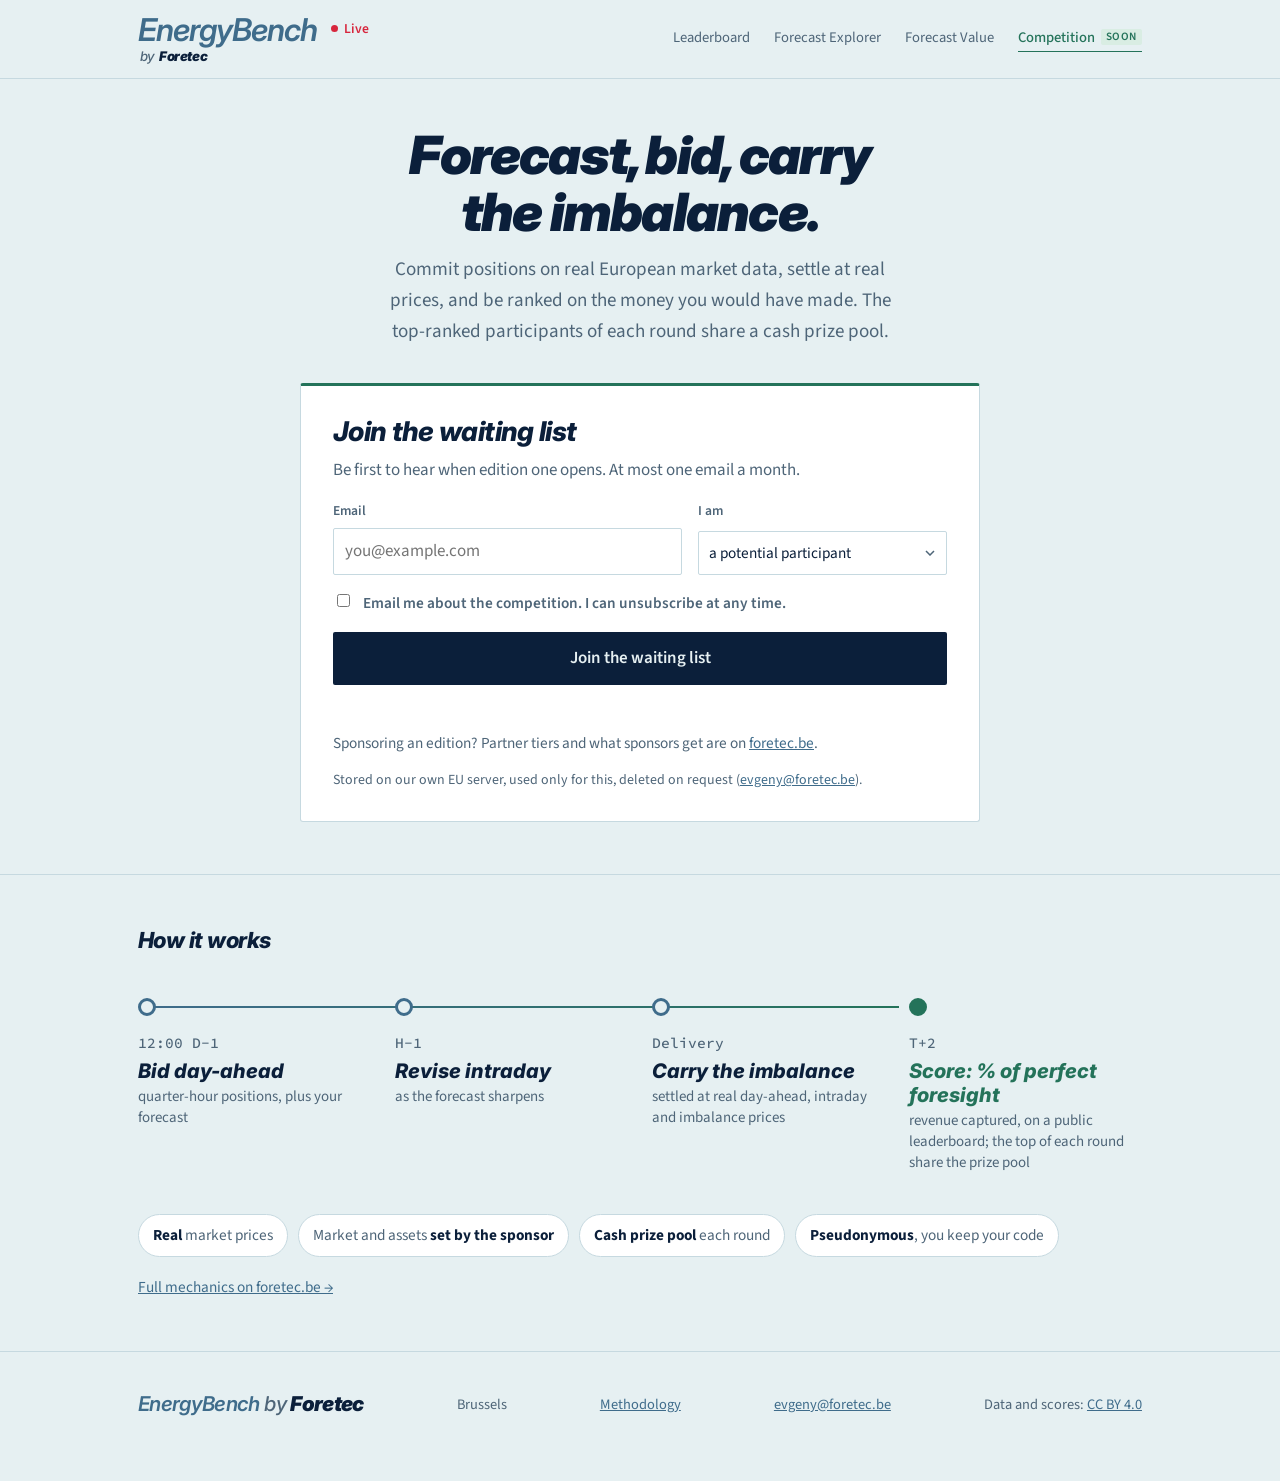
==== commit eda98eb5: "Competition page: drop the 'Sponsor an edition' link, keep 'Full mechanics on foretec.be' Co-Authore" ====
--- a/foretec_live/web/compete.html
+++ b/foretec_live/web/compete.html
@@ -88,7 +88,7 @@
       <li><b>Cash prize pool</b> each round</li>
       <li><b>Pseudonymous</b>, you keep your code</li>
     </ul>
-    <p class="more-link"><a href="https://foretec.be/#/mechanics" rel="noopener">Full mechanics on foretec.be →</a> · <a href="https://foretec.be/#sponsor" rel="noopener">Sponsor an edition →</a></p>
+    <p class="more-link"><a href="https://foretec.be/#/mechanics" rel="noopener">Full mechanics on foretec.be →</a></p>
   </div>
 </section>
 </main>
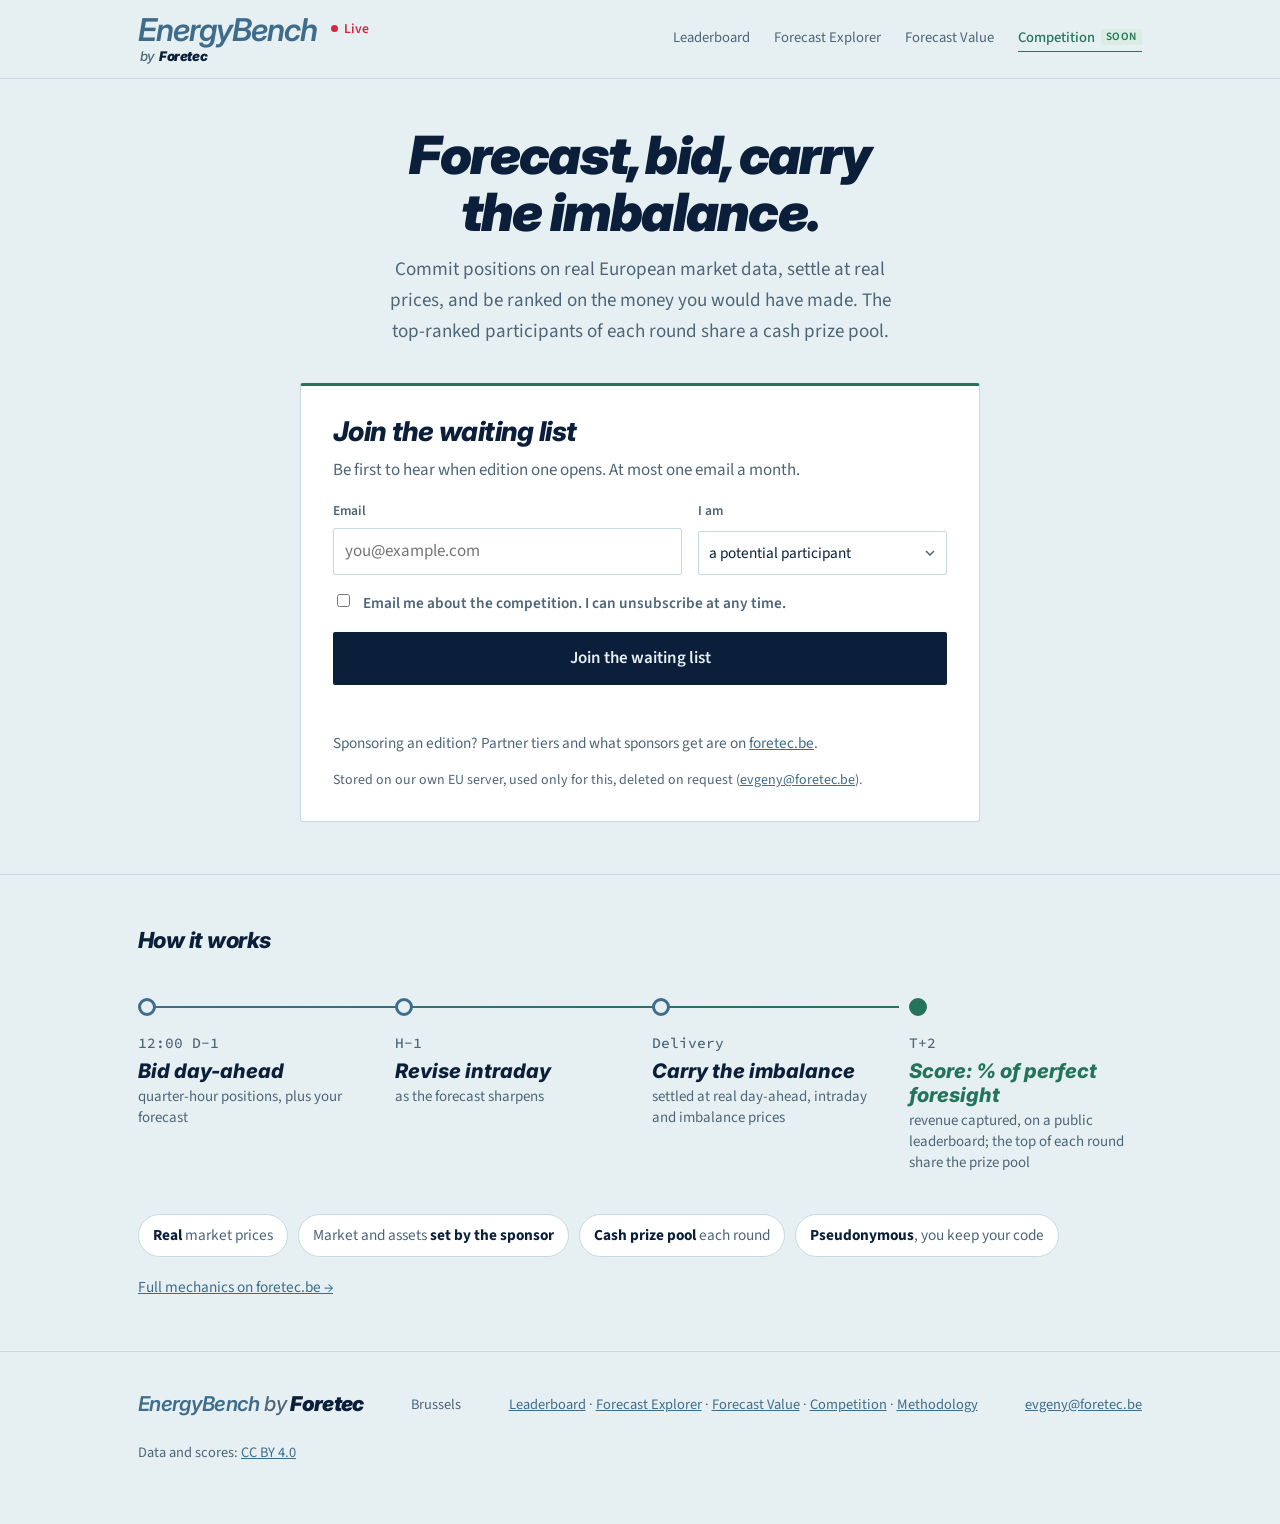
==== commit d253931e: "Site feedback (Ander): model hover with maker and description, kind tags (FM/Foretec/baseline/TSO), " ====
--- a/foretec_live/web/compete.html
+++ b/foretec_live/web/compete.html
@@ -3,13 +3,13 @@
 <head>
 <meta charset="utf-8">
 <meta name="viewport" content="width=device-width, initial-scale=1">
-<title>Bidding Competition · Foretec Energy Bench</title>
+<title>Bidding Competition · EnergyBench by Foretec</title>
 <meta name="description" content="A live bidding competition on real European power market data: commit day-ahead before the gate, revise in intraday, carry the imbalance, and be ranked on the money you would have made. Join the waiting list. The top-ranked participants of each round share a cash prize pool.">
 <meta name="theme-color" content="#E6F0F2" media="(prefers-color-scheme: light)">
 <meta name="theme-color" content="#0B1F3A" media="(prefers-color-scheme: dark)">
 <link rel="canonical" href="https://energybench.foretec.co/compete.html">
 <meta property="og:type" content="website">
-<meta property="og:site_name" content="Foretec">
+<meta property="og:site_name" content="EnergyBench by Foretec">
 <meta property="og:title" content="Foretec bidding competition: forecast, bid, carry the imbalance">
 <meta property="og:description" content="Live editions on real European electricity market data, scored on the share of perfect-foresight revenue captured. Join the waiting list for edition one.">
 <link rel="icon" href="favicon.svg" type="image/svg+xml">
@@ -97,7 +97,7 @@
   <div class="wrap foot">
     <a href="https://foretec.be/" class="foot-mark"><span>EnergyBench</span> by <b>Foretec</b></a>
     <span>Brussels</span>
-    <span><a href="methodology.html">Methodology</a></span>
+    <span class="foot-nav"><a href="./">Leaderboard</a> · <a href="explorer.html">Forecast Explorer</a> · <a href="value.html">Forecast Value</a> · <a href="compete.html">Competition</a> · <a href="methodology.html">Methodology</a></span>
     <span><a href="mailto:evgeny@foretec.be">evgeny@foretec.be</a></span>
     <span>Data and scores: <a href="https://creativecommons.org/licenses/by/4.0/" rel="license">CC BY 4.0</a></span>
   </div>
--- a/foretec_live/web/style.css
+++ b/foretec_live/web/style.css
@@ -1,4 +1,4 @@
-/* Foretec Energy Bench: foretec.be colours and logo; type set like a research publication
+/* EnergyBench by Foretec: foretec.be colours and logo; type set like a research publication
    (Source Serif 4 headings and figures, Source Sans 3 text and tables with tabular numerals) */
 :root{
   --sans:"Source Sans 3",-apple-system,BlinkMacSystemFont,"Segoe UI",sans-serif;
@@ -263,6 +263,7 @@
 .foot{display:flex; justify-content:space-between; align-items:center; gap:20px; flex-wrap:wrap}
 .foot-mark{font-family:Inter,system-ui,sans-serif; font-weight:900; font-style:italic; letter-spacing:-.032em; font-size:1.2rem; color:var(--ink); text-decoration:none}
 .foot-mark{font-weight:500; color:var(--ink2)}
+.foot-nav{line-height:1.9}
 .foot-mark span{font-weight:600; color:var(--blue-ink)}
 .foot-mark b{font-weight:900; color:var(--ink)}
 
@@ -376,9 +377,8 @@
   .lockup .product{font-size:1.6rem}
   .lockup .by{font-size:.7rem}
   .onair{font-size:.72rem; gap:5px; margin-top:5px}
-  /* the page links stay on one line, scrolling sideways if the phone is too narrow */
-  .top-nav{width:100%; gap:18px; overflow-x:auto; scrollbar-width:none; padding-bottom:4px}
-  .top-nav::-webkit-scrollbar{display:none}
+  /* the page links wrap onto a second line rather than scroll out of sight */
+  .top-nav{width:100%; gap:6px 18px; flex-wrap:wrap; align-content:flex-start; padding-bottom:4px}
   .top-nav a{font-size:.8rem; white-space:nowrap; flex:none}
   .beta-tag{font-size:.58rem; padding:1px 4px; margin-left:4px}
   /* filters: two columns, smaller controls, the rest full width */
@@ -618,11 +618,19 @@
 .top-nav a{white-space:nowrap}
 @media(max-width:880px){
   .top-in{height:auto; flex-wrap:wrap; row-gap:10px; padding-top:14px; padding-bottom:8px}
-  .top-nav{width:100%; gap:22px; overflow-x:auto; scrollbar-width:none; padding-bottom:4px}
-  .top-nav::-webkit-scrollbar{display:none}
+  .top-nav{width:100%; gap:6px 22px; flex-wrap:wrap; align-content:flex-start; padding-bottom:4px}
   .top-nav a{flex:none}
 }
 .legend button.faint.off{opacity:.32}
+/* what kind of model: foundation model, Foretec's own, baseline, grid operator */
+.kind-tag{display:inline-block; margin-left:6px; padding:0 4px; border-radius:2px; font-family:var(--mono); font-size:.62rem; line-height:1.5;
+  color:var(--ink2); vertical-align:1px; cursor:help; font-weight:400; font-style:normal; background:var(--raise)}
+.kind-tag.k-own{color:var(--blue-ink); background:color-mix(in srgb, var(--blue) 12%, transparent)}
+.kind-tag.k-base, .kind-tag.k-tso{background:none; border:1px dashed var(--rule); padding:0 4px}
+.mname{cursor:help} .mname:hover, .mname:focus-visible{text-decoration:underline dotted; text-underline-offset:3px}
+/* baselines and grid operators: the yardsticks, set back a little */
+tr.base td.model{color:var(--ink2)} tr.base .elo em span{opacity:.55}
+.legend .more-models{font-style:italic; color:var(--blue-ink)}
 .ens-tag{display:inline-block; margin-left:6px; padding:0 5px; border:1px solid var(--rule); border-radius:2px; font-family:var(--mono); font-size:.66rem;
   line-height:1.5; color:var(--ink2); vertical-align:1px; cursor:help; font-weight:400; font-style:normal}
 
@@ -712,8 +720,9 @@
 .sc-head .lockup .product{font-size:2.3rem} .sc-head .lockup .by{font-size:.95rem}
 .sc-tag{display:inline-flex; align-items:center; gap:8px; font-size:1rem; color:#4E6578; font-weight:600}
 .sc-tag i{width:9px; height:9px; border-radius:50%; background:#D7263D}
-.sc-title{font-family:var(--brand); font-style:italic; font-weight:800; font-size:2.35rem; letter-spacing:-.03em; margin:22px 0 4px}
-.sc-sub{margin:0 0 14px; font-size:1.02rem; color:#4E6578}
+.sc-title{font-family:var(--brand); font-style:italic; font-weight:800; font-size:2.35rem; letter-spacing:-.03em; margin:16px 0 8px}
+.sc-sub{display:flex; align-items:center; flex-wrap:wrap; gap:6px 14px; margin:0 0 12px; font-size:1.02rem; color:#4E6578}
+.sc-scope{display:inline-flex; gap:8px} .sc-scope b{background:#3F6C8B; color:#fff; font-size:1.3rem; font-weight:700; padding:3px 14px; border-radius:6px}
 .sc-tab{width:100%; border-collapse:collapse; font-size:1.12rem}
 .sc-tab th{text-align:left; font-size:.82rem; font-weight:600; color:#4E6578; padding:4px 10px; border-bottom:1.5px solid #C6D9E0; background:none; text-transform:none; letter-spacing:0}
 .sc-tab td{padding:6px 10px; border-bottom:1px solid #DCE9EF} .sc-tab .r{text-align:right; font-variant-numeric:tabular-nums}
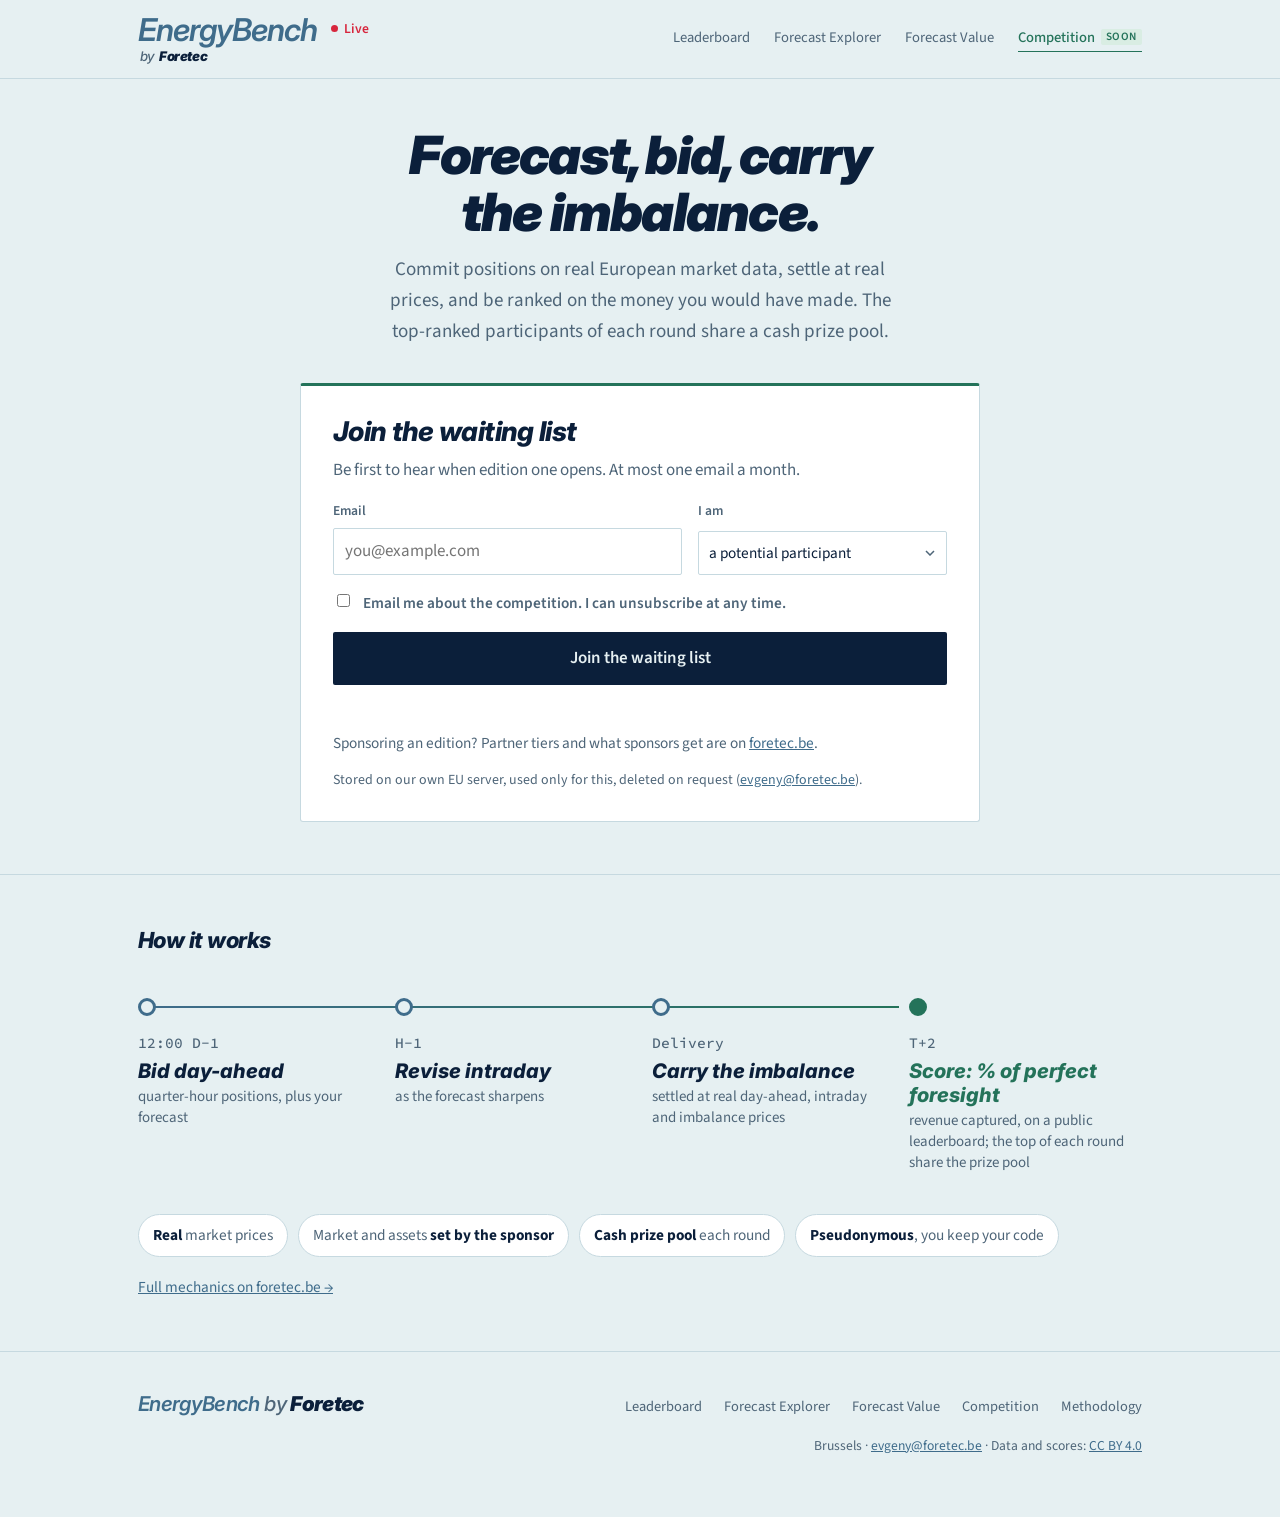
==== commit 32d1efc0: "Footer tidied into two aligned rows: brand and pages, then sources and contact Co-Authored-By: Claud" ====
--- a/foretec_live/web/compete.html
+++ b/foretec_live/web/compete.html
@@ -95,11 +95,13 @@
 
 <footer>
   <div class="wrap foot">
-    <a href="https://foretec.be/" class="foot-mark"><span>EnergyBench</span> by <b>Foretec</b></a>
-    <span>Brussels</span>
-    <span class="foot-nav"><a href="./">Leaderboard</a> · <a href="explorer.html">Forecast Explorer</a> · <a href="value.html">Forecast Value</a> · <a href="compete.html">Competition</a> · <a href="methodology.html">Methodology</a></span>
-    <span><a href="mailto:evgeny@foretec.be">evgeny@foretec.be</a></span>
-    <span>Data and scores: <a href="https://creativecommons.org/licenses/by/4.0/" rel="license">CC BY 4.0</a></span>
+    <div class="foot-row">
+      <a href="https://foretec.be/" class="foot-mark"><span>EnergyBench</span> by <b>Foretec</b></a>
+      <span class="foot-nav"><a href="./">Leaderboard</a><a href="explorer.html">Forecast Explorer</a><a href="value.html">Forecast Value</a><a href="compete.html">Competition</a><a href="methodology.html">Methodology</a></span>
+    </div>
+    <div class="foot-row foot-small">
+      <span class="foot-meta">Brussels · <a href="mailto:evgeny@foretec.be">evgeny@foretec.be</a> · Data and scores: <a href="https://creativecommons.org/licenses/by/4.0/" rel="license">CC BY 4.0</a></span>
+    </div>
   </div>
 </footer>
 <script src="waitlist.js"></script>
--- a/foretec_live/web/style.css
+++ b/foretec_live/web/style.css
@@ -260,12 +260,16 @@
 
 /* ---------- footer (foretec.be) ---------- */
 footer{border-top:1px solid var(--rule); padding:36px 0 60px; color:var(--ink2); font-size:.85rem}
-.foot{display:flex; justify-content:space-between; align-items:center; gap:20px; flex-wrap:wrap}
-.foot-mark{font-family:Inter,system-ui,sans-serif; font-weight:900; font-style:italic; letter-spacing:-.032em; font-size:1.2rem; color:var(--ink); text-decoration:none}
-.foot-mark{font-weight:500; color:var(--ink2)}
-.foot-nav{line-height:1.9}
+.foot-row{display:flex; flex-wrap:wrap; justify-content:space-between; align-items:baseline; gap:6px 40px}
+.foot-small{margin-top:14px; font-size:.8rem}
+.foot-mark{font-family:Inter,system-ui,sans-serif; font-weight:500; font-style:italic; letter-spacing:-.032em; font-size:1.2rem; color:var(--ink2); text-decoration:none}
 .foot-mark span{font-weight:600; color:var(--blue-ink)}
 .foot-mark b{font-weight:900; color:var(--ink)}
+.foot-nav{display:flex; flex-wrap:wrap; gap:4px 22px}
+.foot-nav a{color:var(--ink2); text-decoration:none}
+.foot-nav a:hover{color:var(--ink); text-decoration:underline}
+.foot-meta{margin-left:auto}
+@media(max-width:900px){ .foot-meta{margin-left:0} }
 
 /* explanations on hover / focus / tap */
 .tip{display:none; position:fixed; z-index:60; max-width:min(320px, calc(100vw - 16px)); padding:10px 12px 11px; background:var(--ink); color:var(--ground);
@@ -447,6 +451,12 @@
 /* standings: intro and status under the title */
 .sec-head .intro{margin:8px 0 0; max-width:72ch; font-size:.95rem; color:var(--ink2); line-height:1.5}
 .sec-head .meta{margin:4px 0 0; font-size:.78rem}
+/* the leaderboard intro: a grid row so it slides over its real height; the rule on each state times the move into it (back slower) */
+.intro-fold{display:grid; grid-template-rows:1fr; transition:grid-template-rows 1.2s cubic-bezier(.4,0,.2,1)}
+.intro-fold .intro{min-height:0; overflow:hidden; transition:margin-top 1.2s cubic-bezier(.4,0,.2,1), opacity 1.2s ease}
+.sec-head.scrolled .intro-fold{grid-template-rows:0fr; transition-duration:.65s}
+.sec-head.scrolled .intro-fold .intro{margin-top:0; opacity:0; transition-duration:.65s}
+body[data-page="leaderboard"]{overflow-anchor:none}
 .sec-head .meta a{color:inherit; text-decoration:underline; text-underline-offset:.15em; text-decoration-color:var(--rule)}
 .sec-head .meta a:hover{color:var(--ink)}
 /* standings: the top three marked in the table (the podium cards are gone), Elo bar with its 95% interval */
@@ -506,7 +516,7 @@
   .filterbar.m-open .filters .field:last-child{display:none}
   .fsum{padding:11px 0; font-size:.86rem}
   body:not([data-page="methodology"]) :is(.sec-head .intro, .sec-head .meta, .sec-head .lede, .st-notes, .x-meta, #l-tracker, .vx-steps span, .vscale, .more-sum) {display:none}
-  .foot > span{display:none}
+  .foot-nav,.foot-small{display:none}
 }
 /* phones: switches in the filter bar span the width, equal parts, long labels wrap instead of overflowing */
 @media(max-width:600px){
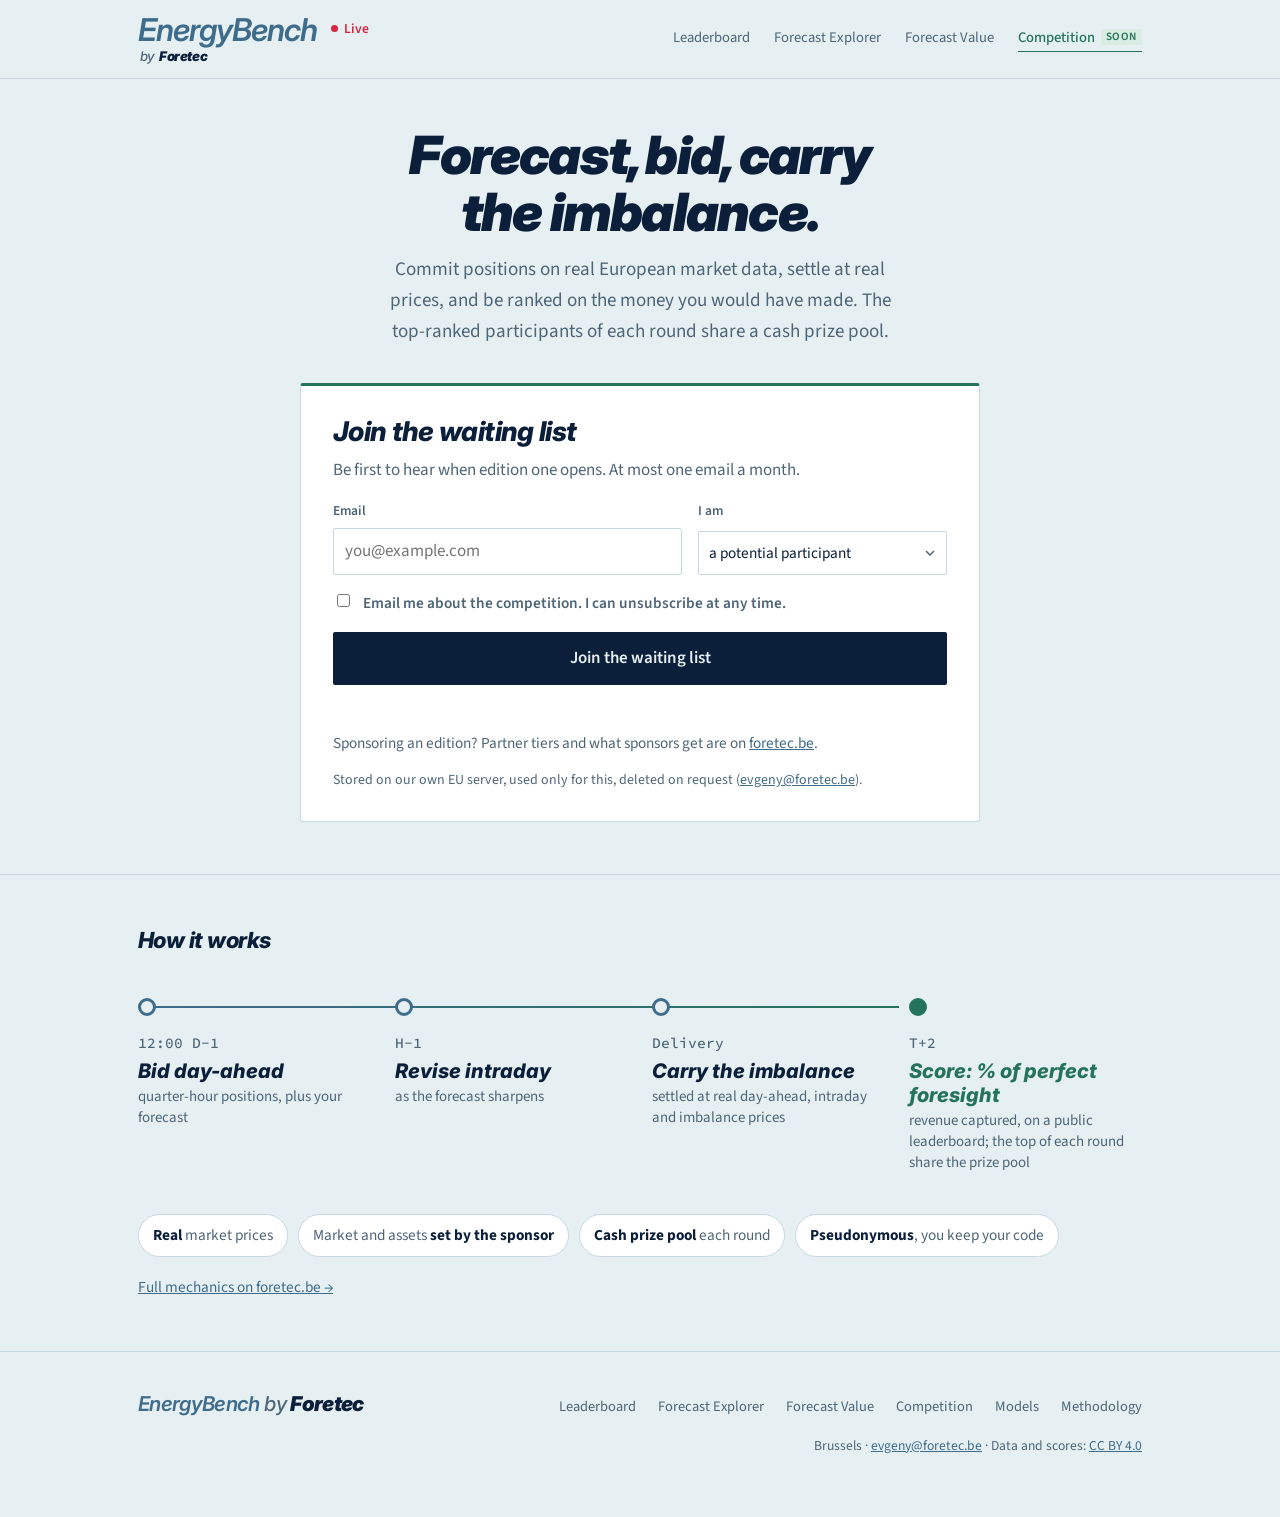
==== commit 138c237c: "One static page per model at /models/<name>/, with an index and sitemap entries; static standings fo" ====
--- a/foretec_live/web/compete.html
+++ b/foretec_live/web/compete.html
@@ -97,7 +97,7 @@
   <div class="wrap foot">
     <div class="foot-row">
       <a href="https://foretec.be/" class="foot-mark"><span>EnergyBench</span> by <b>Foretec</b></a>
-      <span class="foot-nav"><a href="./">Leaderboard</a><a href="explorer.html">Forecast Explorer</a><a href="value.html">Forecast Value</a><a href="compete.html">Competition</a><a href="methodology.html">Methodology</a></span>
+      <span class="foot-nav"><a href="./">Leaderboard</a><a href="explorer.html">Forecast Explorer</a><a href="value.html">Forecast Value</a><a href="compete.html">Competition</a><a href="models/">Models</a><a href="methodology.html">Methodology</a></span>
     </div>
     <div class="foot-row foot-small">
       <span class="foot-meta">Brussels · <a href="mailto:evgeny@foretec.be">evgeny@foretec.be</a> · Data and scores: <a href="https://creativecommons.org/licenses/by/4.0/" rel="license">CC BY 4.0</a></span>
--- a/foretec_live/web/style.css
+++ b/foretec_live/web/style.css
@@ -755,3 +755,14 @@
 .w-org[hidden]{display:none}
 .sponsor-note{margin:12px 0 0; font-size:.9rem; color:var(--ink2)} .sponsor-note a{color:var(--blue-ink)}
 .jrow .w-org{grid-column:1/-1}
+
+/* model pages (seo.py): static, no JavaScript */
+.mp{padding-top:28px; padding-bottom:56px}
+.mp-crumbs{font-size:.86rem; color:var(--ink2); margin-bottom:18px} .mp-crumbs a{color:var(--ink2)}
+.mp h1{margin-bottom:14px} .mp .lede{max-width:70ch}
+.mp-stats{display:grid; grid-template-columns:repeat(4,minmax(0,1fr)); gap:12px; margin:24px 0 8px}
+.mp-stats div{background:var(--surface); border:1px solid var(--rule); border-radius:3px; padding:14px 16px}
+.mp-stats b{display:block; font-size:1.35rem; font-variant-numeric:lining-nums} .mp-stats span{font-size:.84rem; color:var(--ink2)}
+section.mp-sec{padding:28px 0 0; border-top:0} .mp-sec h2{margin-bottom:12px} .mp-sec p{max-width:70ch}
+.mp-sec .panel{padding:4px 16px} .mp-sec small{color:var(--ink2)} .mp-sec .panel + p{margin-top:14px}
+@media (max-width:560px){.mp-stats{grid-template-columns:repeat(2,minmax(0,1fr))}}
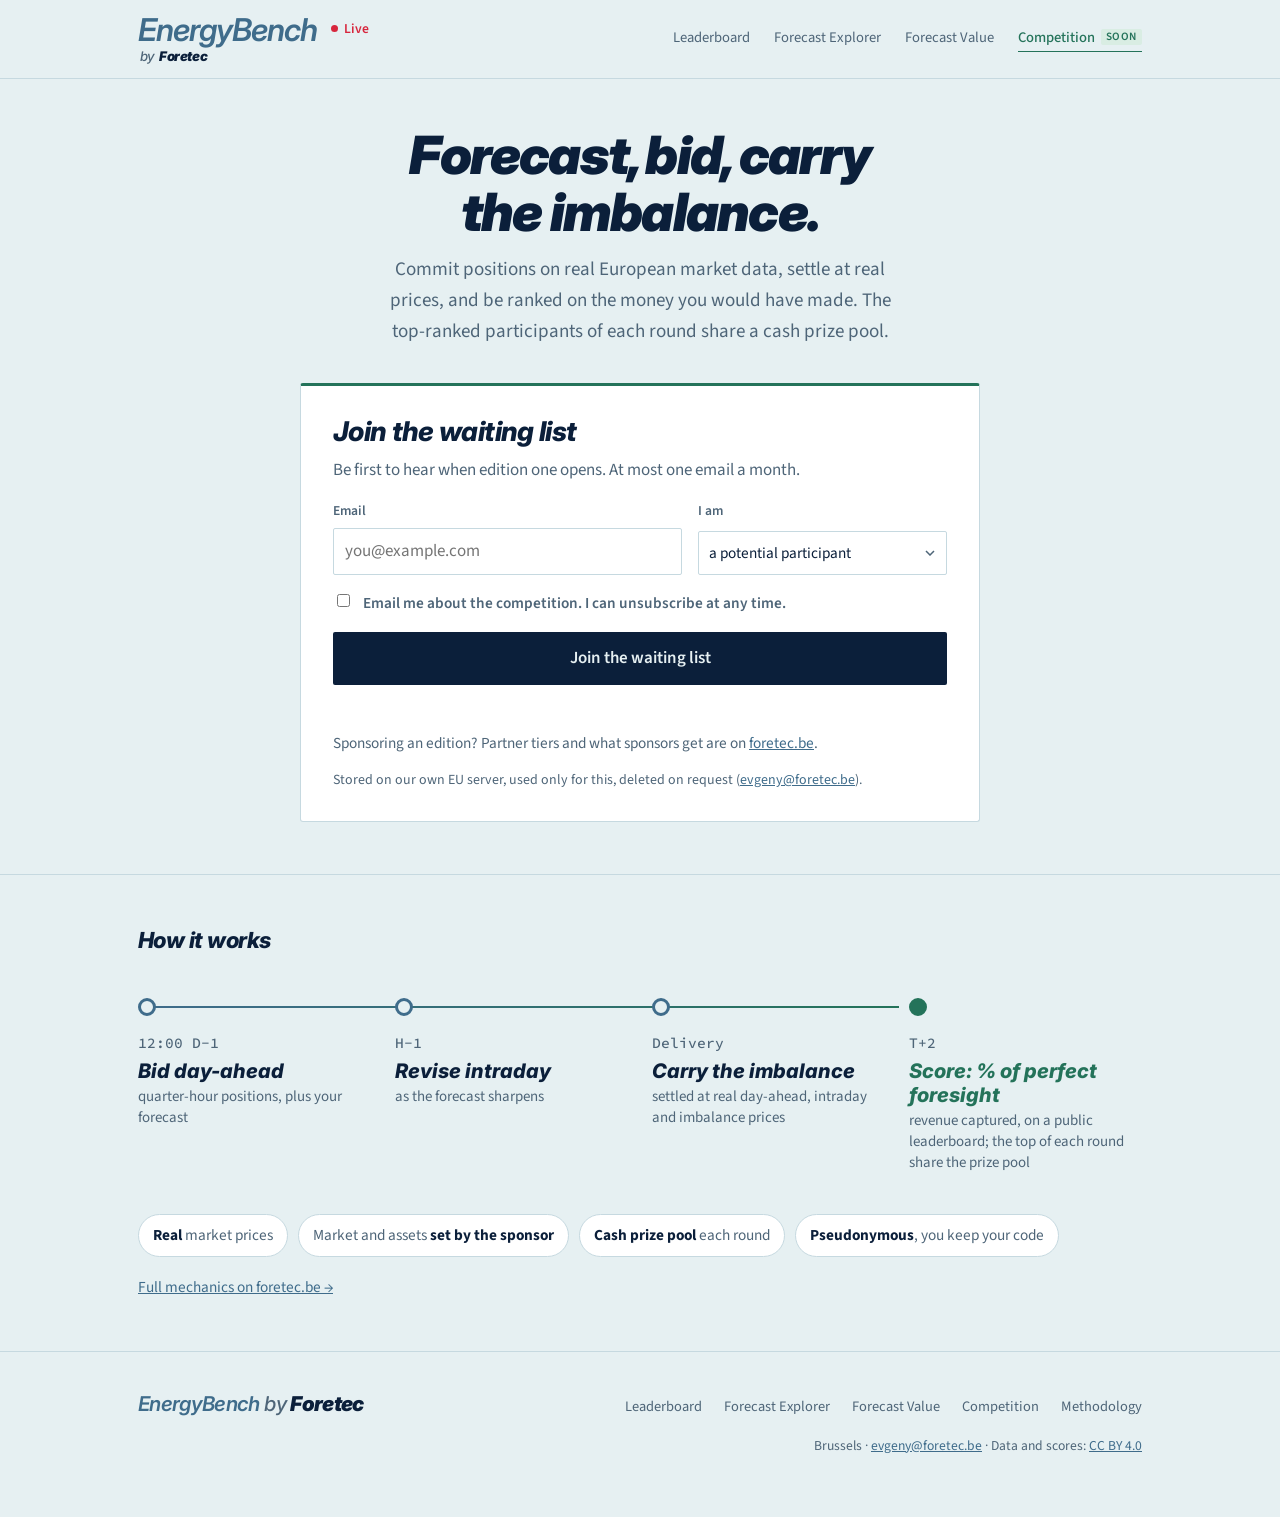
==== commit ed6e312b: "Model pages as infographics: big numbers, error trend, field strips, rank bubbles, input icons, wiki" ====
--- a/foretec_live/web/compete.html
+++ b/foretec_live/web/compete.html
@@ -97,7 +97,7 @@
   <div class="wrap foot">
     <div class="foot-row">
       <a href="https://foretec.be/" class="foot-mark"><span>EnergyBench</span> by <b>Foretec</b></a>
-      <span class="foot-nav"><a href="./">Leaderboard</a><a href="explorer.html">Forecast Explorer</a><a href="value.html">Forecast Value</a><a href="compete.html">Competition</a><a href="models/">Models</a><a href="methodology.html">Methodology</a></span>
+      <span class="foot-nav"><a href="./">Leaderboard</a><a href="explorer.html">Forecast Explorer</a><a href="value.html">Forecast Value</a><a href="compete.html">Competition</a><a href="methodology.html">Methodology</a></span>
     </div>
     <div class="foot-row foot-small">
       <span class="foot-meta">Brussels · <a href="mailto:evgeny@foretec.be">evgeny@foretec.be</a> · Data and scores: <a href="https://creativecommons.org/licenses/by/4.0/" rel="license">CC BY 4.0</a></span>
--- a/foretec_live/web/style.css
+++ b/foretec_live/web/style.css
@@ -576,10 +576,6 @@
 @media(max-width:860px){ .mgrid{grid-template-columns:1fr; gap:0} .toc{display:none} .cards3{grid-template-columns:1fr} }
 
 /* plain-HTML summary of the standings, written at build time for crawlers and AI agents (seo.py) */
-.snapshot{margin:8px auto 40px; color:var(--ink2); font-size:14px}
-.snapshot summary{cursor:pointer; color:var(--ink2)}
-.snapshot table{border-collapse:collapse; margin:10px 0; font-size:13px}
-.snapshot th,.snapshot td{padding:3px 12px 3px 0; text-align:left; border-bottom:1px solid var(--rule)}
 
 /* ---------- compete.html: the bidding competition and its waiting list ---------- */
 .compete .kicker{margin:0 0 10px; font-size:.78rem; font-weight:600; letter-spacing:.08em; text-transform:uppercase; color:var(--green)}
@@ -756,13 +752,49 @@
 .sponsor-note{margin:12px 0 0; font-size:.9rem; color:var(--ink2)} .sponsor-note a{color:var(--blue-ink)}
 .jrow .w-org{grid-column:1/-1}
 
+/* model names link to their pages; the look of the tables stays */
+a.mlink{color:inherit; text-decoration:none} a.mlink:hover{text-decoration:underline; text-underline-offset:3px}
+
 /* model pages (seo.py): static, no JavaScript */
-.mp{padding-top:28px; padding-bottom:56px}
-.mp-crumbs{font-size:.86rem; color:var(--ink2); margin-bottom:18px} .mp-crumbs a{color:var(--ink2)}
-.mp h1{margin-bottom:14px} .mp .lede{max-width:70ch}
-.mp-stats{display:grid; grid-template-columns:repeat(4,minmax(0,1fr)); gap:12px; margin:24px 0 8px}
-.mp-stats div{background:var(--surface); border:1px solid var(--rule); border-radius:3px; padding:14px 16px}
-.mp-stats b{display:block; font-size:1.35rem; font-variant-numeric:lining-nums} .mp-stats span{font-size:.84rem; color:var(--ink2)}
-section.mp-sec{padding:28px 0 0; border-top:0} .mp-sec h2{margin-bottom:12px} .mp-sec p{max-width:70ch}
-.mp-sec .panel{padding:4px 16px} .mp-sec small{color:var(--ink2)} .mp-sec .panel + p{margin-top:14px}
-@media (max-width:560px){.mp-stats{grid-template-columns:repeat(2,minmax(0,1fr))}}
+.mp{padding-top:24px; padding-bottom:64px}
+.mp-crumbs{font-size:.8rem; color:var(--muted); margin-bottom:26px} .mp-crumbs a{color:var(--muted); text-decoration:none} .mp-crumbs a:hover{text-decoration:underline}
+.mp section{padding:38px 0 0; border-top:0} .mp h2{font-size:1.02rem; margin-bottom:16px}
+.mp h1{margin:6px 0 2px}
+.mp-tag{margin:0; font-size:.9rem; color:var(--ink2)} .mp-id{margin:0; font-family:var(--mono); font-size:.8rem; color:var(--muted)}
+.mp-top{display:grid; grid-template-columns:minmax(0,1fr) 250px; gap:56px; align-items:start}
+.mp-big{display:grid; grid-template-columns:repeat(auto-fit,minmax(120px,1fr)); gap:22px; margin:34px 0 0}
+.mp-big b{display:block; font-family:var(--brand); font-style:italic; font-weight:800; font-size:clamp(2.5rem,5.4vw,3.7rem); line-height:1; letter-spacing:-.03em; font-variant-numeric:lining-nums}
+.mp-big span{display:block; margin-top:8px; font-size:.82rem; line-height:1.35; color:var(--ink2); max-width:16ch}
+.mp svg text{font-family:var(--sans)}
+.mp-trend{display:block; width:100%; height:auto; overflow:visible}
+.mp-trend .g{stroke:var(--grid); stroke-width:1} .mp-trend .t{font-size:11.5px; fill:var(--muted)} .mp-trend .l{font-size:11.5px; font-weight:600; fill:var(--ink)}
+.mp-trend polyline{fill:none; stroke-linejoin:round; stroke-linecap:round} .mp-trend .m{stroke:var(--s1); stroke-width:2.5} .mp-trend .f{stroke:var(--bt); stroke-width:2}
+.mp-trend .d{fill:var(--s1); stroke:var(--ground); stroke-width:2} .mp-trend .h{fill:transparent}
+.mp-ico{width:22px; height:22px; flex:none; fill:none; stroke:currentColor; stroke-width:1.8; stroke-linecap:round; stroke-linejoin:round}
+.mp-row{display:grid; grid-template-columns:22px 118px minmax(0,1fr) 58px; align-items:center; gap:12px; padding:5px 0}
+.mp-row .mp-ico{color:var(--ink2)} .mp-rl{font-size:.9rem}
+.mp-rk{font-family:var(--brand); font-style:italic; font-weight:800; font-size:1.5rem; text-align:right; font-variant-numeric:lining-nums}
+.mp-strip{display:block; width:100%; height:auto; overflow:visible} .mp-strip .g{stroke:var(--bt); stroke-width:1} .mp-strip .o{fill:var(--bt); opacity:.45} .mp-strip .m{fill:var(--s1); stroke:var(--ground); stroke-width:2}
+.mp-key{margin:10px 0 0; font-size:.8rem; color:var(--muted)}
+.mp-heat{display:grid; grid-template-columns:56px repeat(var(--c),minmax(0,1fr)); gap:6px 3px}
+.mp-hc{display:flex; flex-direction:column; align-items:center; gap:4px; padding-bottom:8px; font-size:.76rem; color:var(--ink2)}
+.mp-zone{display:flex; align-items:center; font-size:.84rem; color:var(--ink2)}
+.mp-cell{display:flex; flex-direction:column; align-items:center; gap:2px; padding:3px 0}
+.mp-cell span{display:grid; place-items:center; height:40px} .mp-cell i{display:block; width:var(--s); height:var(--s); border-radius:50%; background:var(--s1)}
+.mp-cell b{font-size:.84rem; font-weight:600; line-height:1.1; font-variant-numeric:lining-nums} .mp-cell.na{justify-content:center; color:var(--muted)}
+.mp-inputs{display:flex; flex-wrap:wrap; gap:14px 34px}
+.mp-inputs div{display:flex; flex-direction:column; align-items:center; gap:7px; min-width:74px; text-align:center; font-size:.82rem}
+.mp-inputs .mp-ico{width:34px; height:34px; stroke-width:1.5} .mp-inputs .off{opacity:.3} .mp-inputs small{margin-top:-5px; font-size:.7rem; color:var(--muted)}
+.mp-box{position:sticky; top:96px; font-size:.86rem}
+.mp-box dl{margin:0; display:grid; grid-template-columns:auto 1fr}
+.mp-box dt,.mp-box dd{margin:0; padding:9px 0; border-top:1px solid var(--rule)} .mp-box dt{color:var(--muted)} .mp-box dd{padding-left:16px; text-align:right; overflow-wrap:anywhere}
+.mp-links{display:flex; flex-direction:column; gap:4px; margin:16px 0 0} .mp-links a{color:var(--ink2)}
+.mp-near{display:flex; flex-wrap:wrap; gap:8px 34px; margin-top:44px; padding-top:18px; border-top:1px solid var(--rule); font-size:.9rem}
+.mp-near a{color:var(--ink2); text-decoration:none} .mp-near a:hover{color:var(--ink)} .mp-near b{color:var(--ink)}
+.mp-list{margin-top:18px}
+.mp-li{display:grid; grid-template-columns:30px minmax(0,1.3fr) minmax(0,.8fr) minmax(0,1fr) 44px; align-items:center; gap:14px; padding:8px 0; border-top:1px solid var(--rule); color:var(--ink); text-decoration:none; font-size:.9rem}
+.mp-li:hover .n{text-decoration:underline} .mp-li b{font-variant-numeric:lining-nums} .mp-li .k{color:var(--muted); font-size:.8rem} .mp-li .v{text-align:right; font-variant-numeric:tabular-nums lining-nums; color:var(--ink2)}
+.mp-li .b i{display:block; height:8px; background:var(--s1); border-radius:0 4px 4px 0}
+@media (max-width:820px){.mp-top{grid-template-columns:minmax(0,1fr); gap:30px} .mp-box{position:static}}
+@media (max-width:560px){.mp-big{grid-template-columns:repeat(2,minmax(0,1fr))} .mp-row{grid-template-columns:22px 74px minmax(0,1fr) 44px; gap:8px} .mp-rl{font-size:.8rem}
+  .mp-li{grid-template-columns:26px minmax(0,1fr) 34% 38px} .mp-li .k{display:none}}
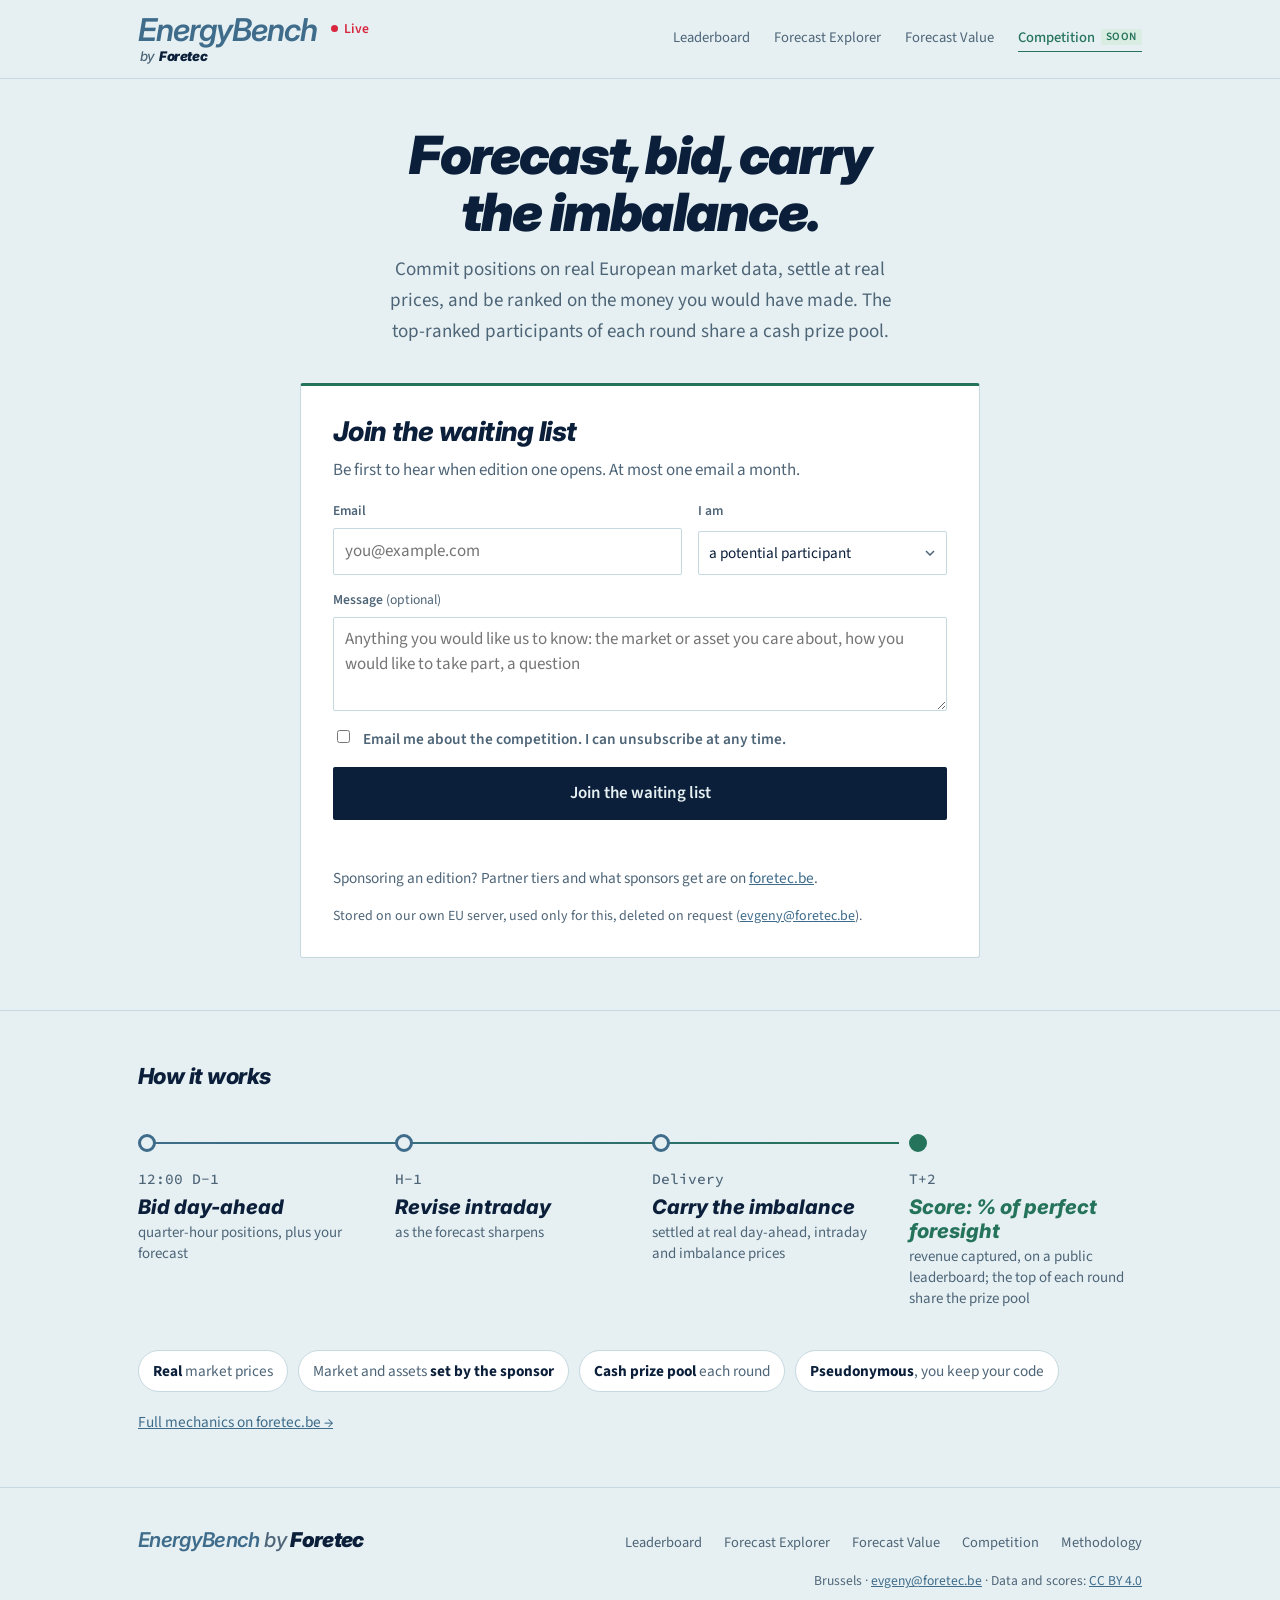
==== commit 5c693345: "Waiting list: optional message (up to 1000 characters), stored with the sign-up and shown in the ema" ====
--- a/foretec_live/web/compete.html
+++ b/foretec_live/web/compete.html
@@ -61,6 +61,8 @@
           <div class="field w-org" id="w-org-field"><label for="w-org">Organisation</label>
             <input id="w-org" name="org" type="text" autocomplete="organization" maxlength="120" placeholder="Company or institution"></div>
         </div>
+        <div class="field w-msg"><label for="w-message">Message <span class="opt">(optional)</span></label>
+          <textarea id="w-message" name="message" rows="3" maxlength="1000" placeholder="Anything you would like us to know: the market or asset you care about, how you would like to take part, a question"></textarea></div>
         <div class="hp" aria-hidden="true"><label for="w-website">Leave this empty</label><input id="w-website" name="website" type="text" tabindex="-1" autocomplete="off"></div>
         <label class="consent"><input id="w-consent" name="consent" type="checkbox" value="yes" required>
           Email me about the competition. I can unsubscribe at any time.</label>
--- a/foretec_live/web/style.css
+++ b/foretec_live/web/style.css
@@ -229,6 +229,7 @@
 .bar em{display:block; width:90px; flex:none}
 .bar em span{display:block}
 th.elo,td.elo{width:1%; white-space:nowrap}
+td.wr small{display:block; font-size:.7rem; color:var(--ink2); line-height:1.2}
 td.elo.note{white-space:normal; min-width:150px; font-weight:400; font-size:.82rem; color:var(--ink2)}
 @media(max-width:640px){ th.hide-sm,td.hide-sm{display:none} .bar em{width:45px} }
 .bar span{height:6px; border-radius:1px}
@@ -609,8 +610,8 @@
 .join h2{font-size:1.6rem}
 .compete h2.how{font-size:1.3rem; margin-bottom:0}
 .jrow{display:grid; grid-template-columns:minmax(0,1.4fr) minmax(0,1fr); gap:16px}
-.join input[type=email],.join input#w-org{font:inherit; padding:9px 11px; border:1px solid var(--rule); border-radius:2px; background:var(--surface); color:var(--ink); width:100%; box-sizing:border-box}
-.join input[type=email]:focus,.join input#w-org:focus{outline:2px solid var(--blue); outline-offset:1px; border-color:var(--blue)}
+.join input[type=email],.join input#w-org,.join textarea{font:inherit; padding:9px 11px; border:1px solid var(--rule); border-radius:2px; background:var(--surface); color:var(--ink); width:100%; box-sizing:border-box}
+.join input[type=email]:focus,.join input#w-org:focus,.join textarea:focus{outline:2px solid var(--blue); outline-offset:1px; border-color:var(--blue)}
 .join .consent{display:flex; gap:10px; align-items:flex-start; margin:16px 0; font-size:.9rem; color:var(--ink2)}
 .join .consent input{margin-top:3px; accent-color:var(--ink)}
 .join .hp{position:absolute; left:-10000px; width:1px; height:1px; overflow:hidden}
@@ -796,5 +797,11 @@
 .mp-li:hover .n{text-decoration:underline} .mp-li b{font-variant-numeric:lining-nums} .mp-li .k{color:var(--muted); font-size:.8rem} .mp-li .v{text-align:right; font-variant-numeric:tabular-nums lining-nums; color:var(--ink2)}
 .mp-li .b i{display:block; height:8px; background:var(--s1); border-radius:0 4px 4px 0}
 @media (max-width:820px){.mp-top{grid-template-columns:minmax(0,1fr); gap:30px} .mp-box{position:static}}
-@media (max-width:560px){.mp-big{grid-template-columns:repeat(2,minmax(0,1fr))} .mp-row{grid-template-columns:22px 74px minmax(0,1fr) 44px; gap:8px} .mp-rl{font-size:.8rem}
+@media (max-width:560px){.mp-big{grid-template-columns:repeat(auto-fit,minmax(90px,1fr)); gap:14px} .mp-row{grid-template-columns:22px 74px minmax(0,1fr) 44px; gap:8px} .mp-rl{font-size:.8rem}
   .mp-li{grid-template-columns:26px minmax(0,1fr) 34% 38px} .mp-li .k{display:none}}
+
+/* the home page's <h1> is the EnergyBench lockup: it takes no box of its own, so the header looks the same */
+.brand-h1{display:contents}
+.join textarea{resize:vertical; min-height:76px; line-height:1.45}
+.w-msg{margin-top:14px}
+.w-msg .opt{font-weight:400; color:var(--ink2)}
